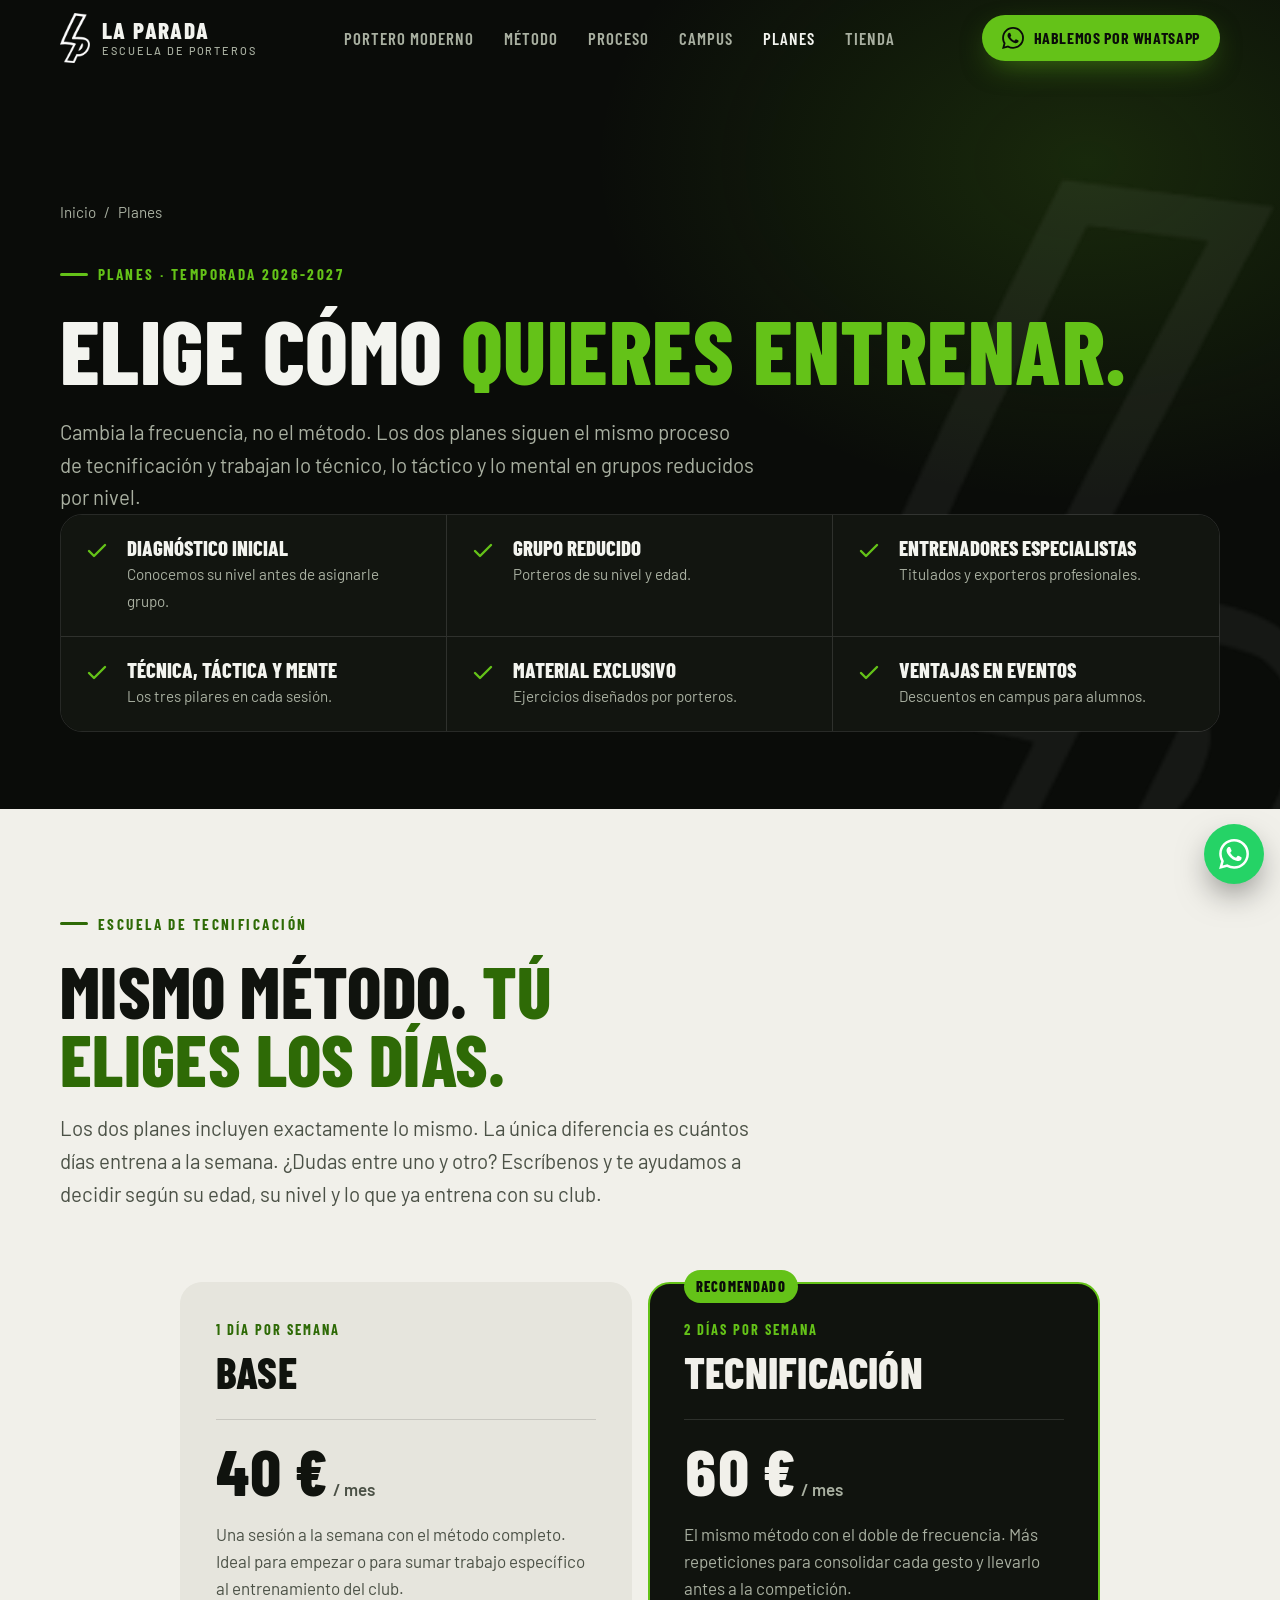
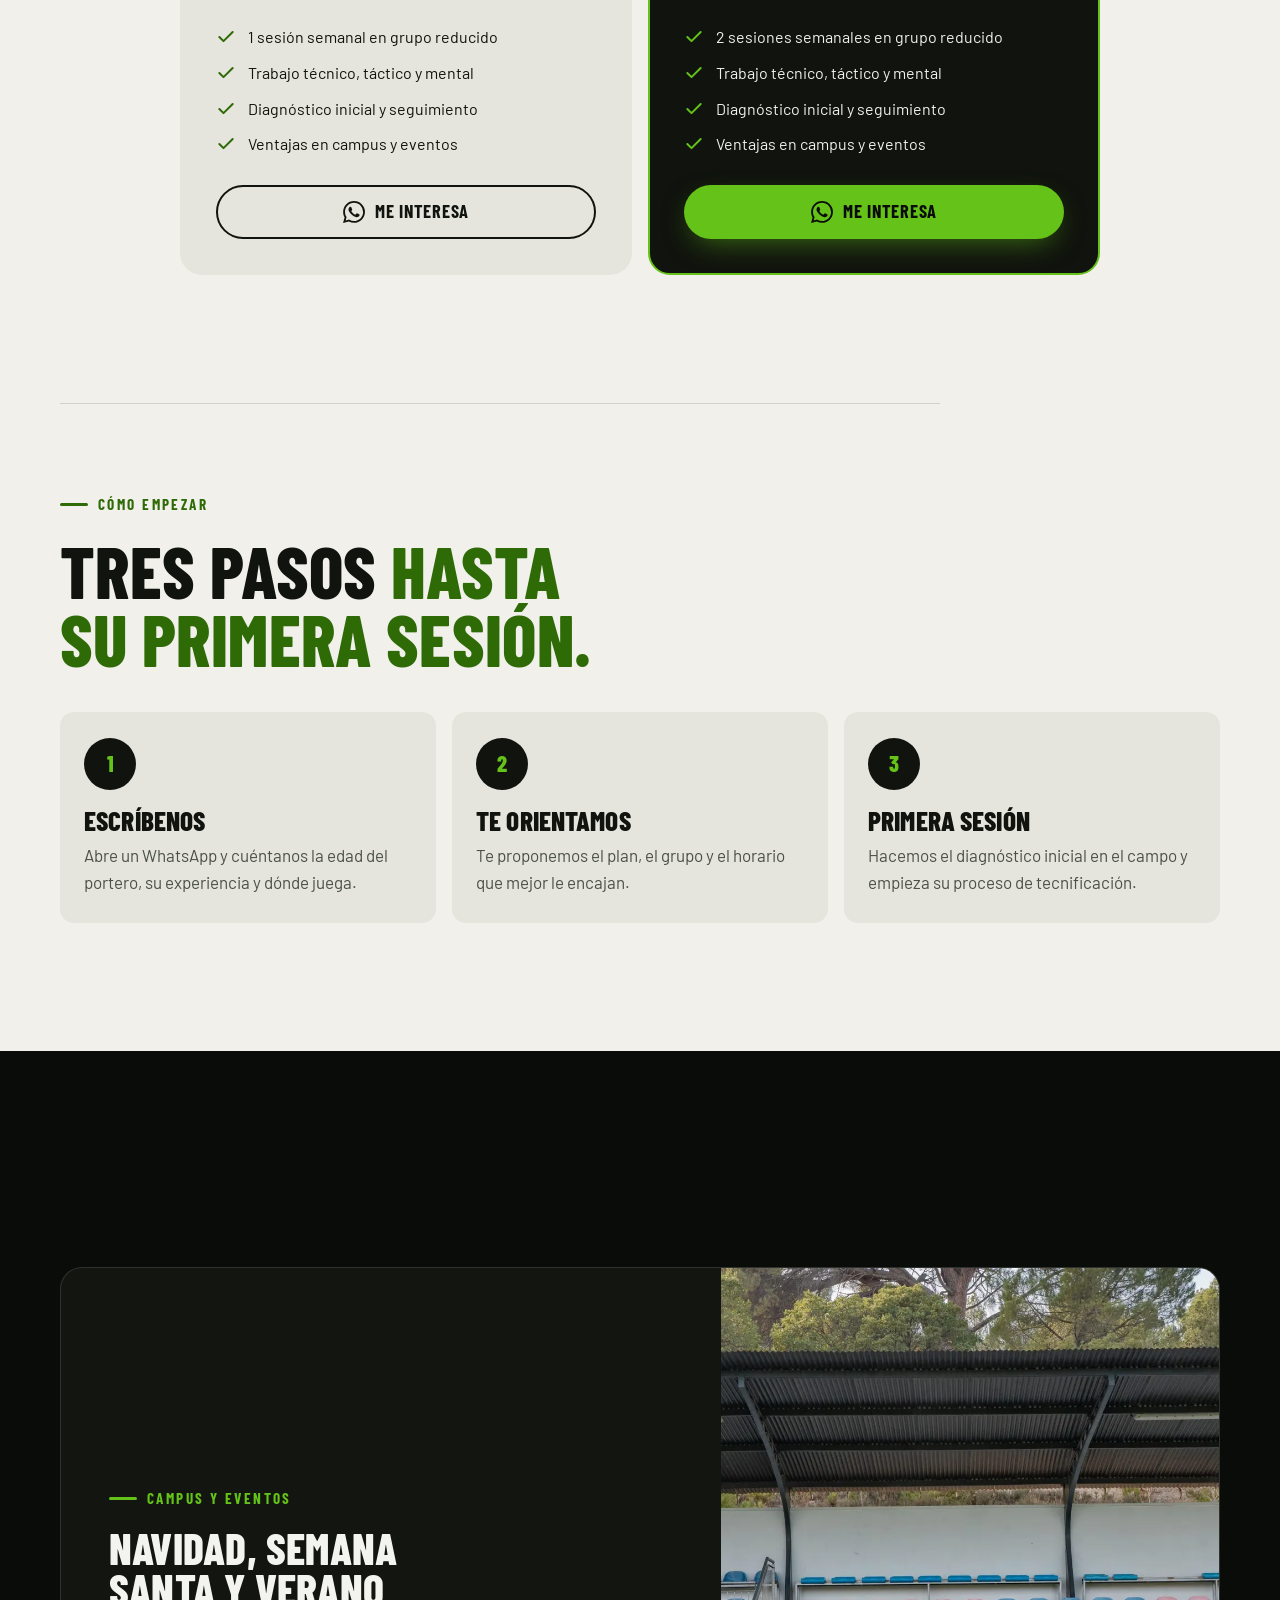
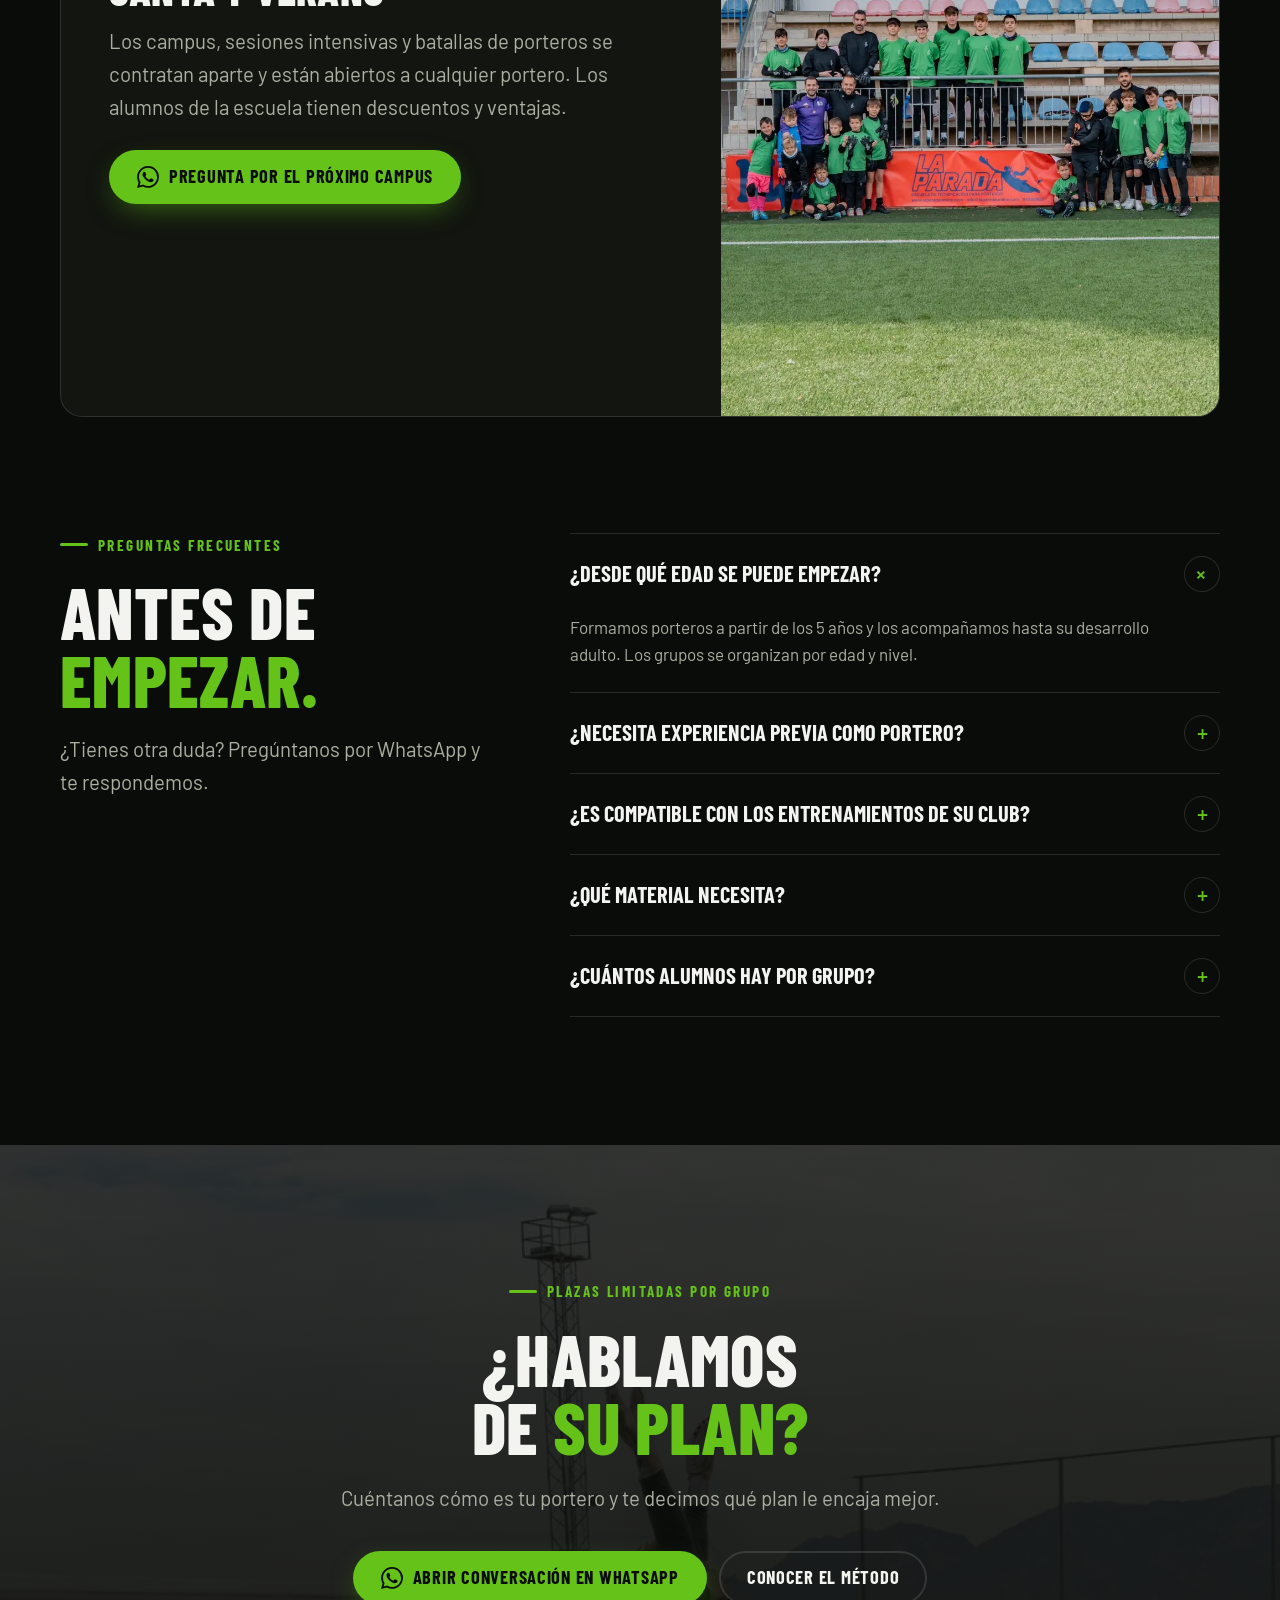
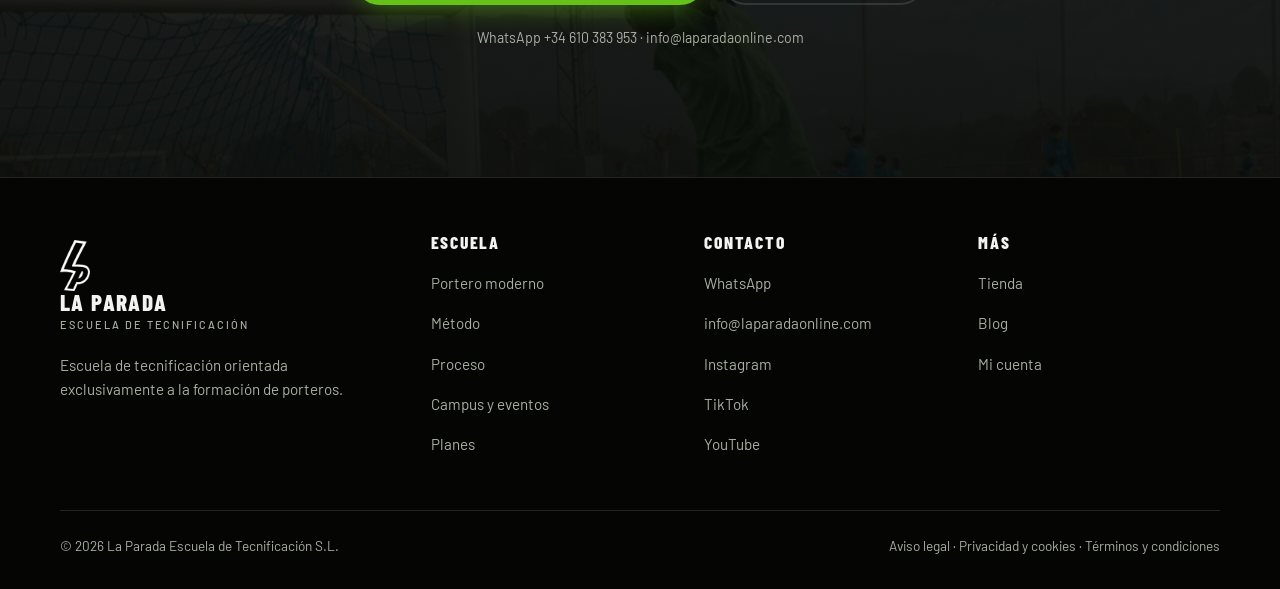
==== planes.html @ d940d757 "Rediseño de La Parada: home centrada en tecnificación y página de planes Co-Authored-By: Claude Opus" ====
<!doctype html>
<html lang="es">
<head>
<meta charset="utf-8">
<meta name="viewport" content="width=device-width, initial-scale=1, viewport-fit=cover">
<title>Planes La Parada</title>
<meta name="description" content="Planes de entrenamiento de la escuela de porteros La Parada: grupos reducidos por nivel, sesiones individuales y campus.">
<meta name="theme-color" content="#0A0C09">
<link rel="icon" href="assets/logo.png">
<link rel="preconnect" href="https://fonts.googleapis.com">
<link rel="preconnect" href="https://fonts.gstatic.com" crossorigin>
<link href="https://fonts.googleapis.com/css2?family=Barlow+Condensed:ital,wght@0,600;0,700;0,800;1,800&family=Barlow:wght@400;500;600;700&display=swap" rel="stylesheet">
<link rel="stylesheet" href="styles.css">
<style>
/* Planes: hero compacto → incluye → 3 planes → campus → cómo empezar → FAQ → CTA */
.page-hero{position:relative;padding-top:clamp(140px,16vw,190px);padding-bottom:clamp(48px,6vw,80px);overflow:hidden;isolation:isolate}
.page-hero::before{content:"";position:absolute;inset:0;z-index:-2;background:radial-gradient(55% 60% at 85% 20%,rgba(100,194,24,.16),transparent 70%),var(--ink)}
.page-hero .hero-bolt{top:auto;bottom:-30%;right:-4%;width:min(46vw,520px)}
.page-hero .lead{margin-top:24px}
.crumb{display:flex;gap:8px;align-items:center;font-size:.95rem;color:var(--muted-dark);margin-bottom:22px}
.crumb a{text-decoration:none;min-height:44px;display:inline-flex;align-items:center}
.crumb a:hover{color:var(--on-dark)}

.includes{display:grid;grid-template-columns:repeat(3,1fr);gap:0;border:1px solid var(--line-dark);border-radius:var(--radius-lg);overflow:hidden;margin-top:clamp(40px,5vw,56px)}
.includes li{list-style:none;display:grid;grid-template-columns:28px 1fr;gap:14px;padding:22px 24px;border-right:1px solid var(--line-dark);border-bottom:1px solid var(--line-dark);background:var(--ink-2)}
.includes li:nth-child(3n){border-right:0}
.includes li:nth-last-child(-n+3){border-bottom:0}
.includes svg{width:24px;height:24px;color:var(--lime);margin-top:2px}
.includes b{display:block;font-family:var(--display);font-weight:800;text-transform:uppercase;font-size:1.3rem;line-height:1.1}
.includes span{font-size:.95rem;color:var(--muted-dark)}
.includes-wrap{padding:0;margin:0}
@media (max-width:900px){.includes{grid-template-columns:1fr 1fr}.includes li:nth-child(3n){border-right:1px solid var(--line-dark)}.includes li:nth-child(2n){border-right:0}.includes li:nth-last-child(-n+3){border-bottom:1px solid var(--line-dark)}.includes li:nth-last-child(-n+2){border-bottom:0}}
@media (max-width:560px){.includes{grid-template-columns:1fr}.includes li{border-right:0!important;border-bottom:1px solid var(--line-dark)!important}.includes li:last-child{border-bottom:0!important}}

.plans{display:grid;grid-template-columns:repeat(2,1fr);gap:16px;align-items:stretch;max-width:920px;margin-inline:auto}
.plan{position:relative;display:flex;flex-direction:column;background:var(--paper-2);color:var(--on-paper);border-radius:var(--radius-lg);padding:clamp(24px,3vw,34px);border:2px solid transparent;min-width:0}
.plan.featured{background:var(--on-paper);color:var(--paper);border-color:var(--lime)}
.plan-badge{position:absolute;top:-14px;left:clamp(24px,3vw,34px);background:var(--lime);color:var(--on-lime);font-family:var(--display);font-weight:800;text-transform:uppercase;letter-spacing:.08em;font-size:.9rem;padding:5px 12px;border-radius:999px}
.plan-for{font-family:var(--display);font-weight:700;text-transform:uppercase;letter-spacing:.14em;font-size:.9rem;color:var(--lime-ink)}
.plan.featured .plan-for{color:var(--lime)}
.plan h3{font-size:clamp(2.2rem,3.4vw,2.9rem);margin-top:10px}
.plan-freq{margin-top:6px;font-weight:600}
.plan-price{display:flex;align-items:baseline;gap:6px;margin-top:26px;padding-top:22px;border-top:1px solid var(--line-paper);font-variant-numeric:tabular-nums}
.plan.featured .plan-price{border-color:var(--line-dark)}
.plan-price .from{font-size:.95rem;font-weight:600;color:var(--muted-paper)}
.plan-price .amount{font-family:var(--display);font-weight:800;font-size:clamp(3.2rem,5vw,4.2rem);line-height:.9}
.plan-price .unit{font-weight:600;color:var(--muted-paper)}
.plan.featured .from,.plan.featured .unit{color:var(--muted-dark)}
.plan p.desc{margin-top:18px;color:var(--muted-paper)}
.plan.featured p.desc{color:var(--muted-dark)}
.plan ul{list-style:none;margin:22px 0 0;padding:0;display:grid;gap:10px;flex:1;align-content:start}
.plan li{display:grid;grid-template-columns:22px 1fr;gap:10px;font-size:1rem}
.plan li svg{width:20px;height:20px;margin-top:3px;color:var(--lime-ink)}
.plan.featured li svg{color:var(--lime)}
.plan .btn{margin-top:28px;width:100%}
.plan .btn-outline{border-color:var(--on-paper);color:var(--on-paper)}
.plan .btn-outline:hover{background:var(--on-paper);color:var(--paper)}
@media (max-width:760px){.plans{grid-template-columns:1fr;max-width:560px}}

.extra{display:grid;grid-template-columns:1.1fr .9fr;gap:clamp(24px,4vw,56px);align-items:center;margin-top:clamp(56px,7vw,88px);background:var(--ink-2);border:1px solid var(--line-dark);border-radius:var(--radius-lg);overflow:hidden}
.extra-body{padding:clamp(24px,4vw,48px)}
.extra-body .lead{margin-top:16px}
.extra-body .btn{margin-top:26px}
.extra figure{margin:0;height:100%;min-height:280px}
.extra img{width:100%;height:100%;object-fit:cover}
@media (max-width:860px){.extra{grid-template-columns:1fr}.extra figure{order:-1;min-height:220px;aspect-ratio:16/9}}

.start{list-style:none;margin:0;padding:0;display:grid;grid-template-columns:repeat(3,1fr);gap:16px}
.start li{background:var(--paper-2);border-radius:var(--radius);padding:26px 24px}
.start .n{display:grid;place-items:center;width:52px;height:52px;border-radius:50%;background:var(--on-paper);color:var(--lime);font-family:var(--display);font-weight:800;font-size:1.4rem}
.start h3{font-size:1.7rem;margin-top:18px}
.start p{margin-top:8px;color:var(--muted-paper)}
@media (max-width:860px){.start{grid-template-columns:1fr}}

.faq-grid{display:grid;grid-template-columns:.8fr 1.2fr;gap:clamp(32px,6vw,88px);align-items:start}
.faq{border-top:1px solid var(--line-dark)}
.faq details{border-bottom:1px solid var(--line-dark)}
.faq summary{list-style:none;cursor:pointer;display:flex;justify-content:space-between;align-items:center;gap:20px;padding:22px 0;font-family:var(--display);font-weight:700;text-transform:uppercase;font-size:1.4rem;line-height:1.15;min-height:44px}
.faq summary::-webkit-details-marker{display:none}
.faq summary::after{content:"+";flex:none;width:36px;height:36px;border-radius:50%;border:1px solid var(--line-dark);display:grid;place-items:center;font-family:var(--body);font-weight:500;font-size:1.4rem;color:var(--lime);transition:transform .2s var(--ease)}
.faq details[open] summary::after{transform:rotate(45deg)}
.faq details p{padding:0 0 24px;color:var(--muted-dark);max-width:62ch}
@media (max-width:860px){.faq-grid{grid-template-columns:1fr}}
</style>
</head>
<body>
<svg width="0" height="0" style="position:absolute" aria-hidden="true">
  <symbol id="i-wa" viewBox="0 0 24 24"><path fill="currentColor" d="M17.472 14.382c-.297-.149-1.758-.867-2.03-.967-.273-.099-.471-.148-.67.15-.197.297-.767.966-.94 1.164-.173.199-.347.223-.644.075-.297-.15-1.255-.463-2.39-1.475-.883-.788-1.48-1.761-1.653-2.059-.173-.297-.018-.458.13-.606.134-.133.298-.347.446-.52.149-.174.198-.298.298-.497.099-.198.05-.371-.025-.52-.075-.149-.669-1.612-.916-2.207-.242-.579-.487-.5-.669-.51-.173-.008-.371-.01-.57-.01-.198 0-.52.074-.792.372-.272.297-1.04 1.016-1.04 2.479 0 1.462 1.065 2.875 1.213 3.074.149.198 2.096 3.2 5.077 4.487.709.306 1.262.489 1.694.625.712.227 1.36.195 1.871.118.571-.085 1.758-.719 2.006-1.413.248-.694.248-1.289.173-1.413-.074-.124-.272-.198-.57-.347m-5.421 7.403h-.004a9.87 9.87 0 0 1-5.031-1.378l-.361-.214-3.741.982.998-3.648-.235-.374a9.86 9.86 0 0 1-1.51-5.26c.001-5.45 4.436-9.884 9.888-9.884 2.64 0 5.122 1.03 6.988 2.898a9.825 9.825 0 0 1 2.893 6.994c-.003 5.45-4.437 9.884-9.885 9.884m8.413-18.297A11.815 11.815 0 0 0 12.05 0C5.495 0 .16 5.335.157 11.892c0 2.096.547 4.142 1.588 5.945L.057 24l6.305-1.654a11.882 11.882 0 0 0 5.683 1.448h.005c6.554 0 11.89-5.335 11.893-11.893a11.821 11.821 0 0 0-3.48-8.413Z"/></symbol>
  <symbol id="i-check" viewBox="0 0 24 24"><path fill="none" stroke="currentColor" stroke-width="2.4" stroke-linecap="round" stroke-linejoin="round" d="M20 6 9 17l-5-5"/></symbol>
  <symbol id="i-arrow" viewBox="0 0 24 24"><path fill="none" stroke="currentColor" stroke-width="2.2" stroke-linecap="round" stroke-linejoin="round" d="M5 12h14M13 6l6 6-6 6"/></symbol>
</svg>

<a class="skip" href="#main">Saltar al contenido</a>

<header class="header" id="top">
  <div class="container">
    <a class="brand" href="index.html" aria-label="La Parada, inicio">
      <img src="assets/logo.png" alt="" width="30" height="40">
      <span>La Parada<small>Escuela de porteros</small></span>
    </a>
    <nav class="nav" id="nav" aria-label="Principal">
      <a href="index.html#portero-moderno">Portero moderno</a>
      <a href="index.html#metodo">Método</a>
      <a href="index.html#proceso">Proceso</a>
      <a href="index.html#campus">Campus</a>
      <a href="planes.html" aria-current="page" style="color:var(--on-dark)">Planes</a>
      <a href="https://laparadaonline.com/mi-cuenta/tiendaonline">Tienda</a>
      <a class="nav-wa wa" href="https://wa.me/34610383953" data-msg="Hola, me gustaría recibir información sobre los planes de La Parada."><svg aria-hidden="true"><use href="#i-wa"/></svg>Escríbenos por WhatsApp</a>
    </nav>
    <div style="display:flex;gap:10px;align-items:center">
      <a class="btn btn-wa wa" href="https://wa.me/34610383953" data-msg="Hola, me gustaría recibir información sobre los planes de La Parada.">
        <svg aria-hidden="true"><use href="#i-wa"/></svg><span>Hablemos<span class="lbl-long"> por WhatsApp</span></span>
      </a>
      <button class="menu-btn" aria-expanded="false" aria-controls="nav" aria-label="Abrir menú">
        <svg viewBox="0 0 24 24" aria-hidden="true"><path fill="none" stroke="currentColor" stroke-width="2" stroke-linecap="round" d="M4 7h16M4 12h16M4 17h16"/></svg>
      </button>
    </div>
  </div>
</header>

<main id="main">

<section class="page-hero" aria-labelledby="planes-title">
  <img class="hero-bolt" src="assets/logo.png" alt="" aria-hidden="true">
  <div class="container">
    <nav class="crumb" aria-label="Ruta"><a href="index.html">Inicio</a><span aria-hidden="true">/</span><span>Planes</span></nav>
    <p class="eyebrow">Planes · Temporada 2026-2027</p>
    <h1 id="planes-title" class="h-xl" style="margin-top:20px;font-size:clamp(2.8rem,7vw,6rem)">Elige cómo <span class="accent">quieres entrenar.</span></h1>
    <p class="lead">Cambia la frecuencia, no el método. Los dos planes siguen el mismo proceso de tecnificación y trabajan lo técnico, lo táctico y lo mental en grupos reducidos por nivel.</p>

    <ul class="includes includes-wrap" aria-label="Incluido en los dos planes">
      <li><svg aria-hidden="true"><use href="#i-check"/></svg><div><b>Diagnóstico inicial</b><span>Conocemos su nivel antes de asignarle grupo.</span></div></li>
      <li><svg aria-hidden="true"><use href="#i-check"/></svg><div><b>Grupo reducido</b><span>Porteros de su nivel y edad.</span></div></li>
      <li><svg aria-hidden="true"><use href="#i-check"/></svg><div><b>Entrenadores especialistas</b><span>Titulados y exporteros profesionales.</span></div></li>
      <li><svg aria-hidden="true"><use href="#i-check"/></svg><div><b>Técnica, táctica y mente</b><span>Los tres pilares en cada sesión.</span></div></li>
      <li><svg aria-hidden="true"><use href="#i-check"/></svg><div><b>Material exclusivo</b><span>Ejercicios diseñados por porteros.</span></div></li>
      <li><svg aria-hidden="true"><use href="#i-check"/></svg><div><b>Ventajas en eventos</b><span>Descuentos en campus para alumnos.</span></div></li>
    </ul>
  </div>
</section>

<section class="section paper" aria-labelledby="plans-title" style="padding-top:clamp(64px,8vw,104px)">
  <div class="container">
    <div class="sec-head">
      <p class="eyebrow">Escuela de tecnificación</p>
      <h2 id="plans-title" class="h-lg">Mismo método. <span class="accent">Tú eliges los días.</span></h2>
      <p class="lead">Los dos planes incluyen exactamente lo mismo. La única diferencia es cuántos días entrena a la semana. ¿Dudas entre uno y otro? Escríbenos y te ayudamos a decidir según su edad, su nivel y lo que ya entrena con su club.</p>
    </div>

    <div class="plans">
      <article class="plan" aria-labelledby="plan-1">
        <p class="plan-for">1 día por semana</p>
        <h3 id="plan-1">Base</h3>
                <div class="plan-price"><span class="amount">40 €</span><span class="unit">/ mes</span></div>
        <p class="desc">Una sesión a la semana con el método completo. Ideal para empezar o para sumar trabajo específico al entrenamiento del club.</p>
        <ul>
          <li><svg aria-hidden="true"><use href="#i-check"/></svg>1 sesión semanal en grupo reducido</li>
          <li><svg aria-hidden="true"><use href="#i-check"/></svg>Trabajo técnico, táctico y mental</li>
          <li><svg aria-hidden="true"><use href="#i-check"/></svg>Diagnóstico inicial y seguimiento</li>
          <li><svg aria-hidden="true"><use href="#i-check"/></svg>Ventajas en campus y eventos</li>
        </ul>
        <a class="btn btn-ghost btn-outline wa" href="https://wa.me/34610383953" data-msg="Hola, me interesa el plan Base (1 sesión por semana) de La Parada. ¿Me dais más información?"><svg aria-hidden="true"><use href="#i-wa"/></svg>Me interesa</a>
      </article>

      <article class="plan featured" aria-labelledby="plan-2">
        <span class="plan-badge">Recomendado</span>
        <p class="plan-for">2 días por semana</p>
        <h3 id="plan-2">Tecnificación</h3>
                <div class="plan-price"><span class="amount">60 €</span><span class="unit">/ mes</span></div>
        <p class="desc">El mismo método con el doble de frecuencia. Más repeticiones para consolidar cada gesto y llevarlo antes a la competición.</p>
        <ul>
          <li><svg aria-hidden="true"><use href="#i-check"/></svg>2 sesiones semanales en grupo reducido</li>
          <li><svg aria-hidden="true"><use href="#i-check"/></svg>Trabajo técnico, táctico y mental</li>
          <li><svg aria-hidden="true"><use href="#i-check"/></svg>Diagnóstico inicial y seguimiento</li>
          <li><svg aria-hidden="true"><use href="#i-check"/></svg>Ventajas en campus y eventos</li>
        </ul>
        <a class="btn btn-wa wa" href="https://wa.me/34610383953" data-msg="Hola, me interesa el plan Tecnificación (2 sesiones por semana) de La Parada. ¿Me dais más información?"><svg aria-hidden="true"><use href="#i-wa"/></svg>Me interesa</a>
      </article>

    </div>
  </div>
</section>

<section class="section paper" aria-labelledby="start-title" style="padding-top:0">
  <div class="container">
    <div class="sec-head" style="margin-bottom:40px;padding-top:clamp(56px,7vw,88px);border-top:1px solid var(--line-paper)">
      <p class="eyebrow">Cómo empezar</p>
      <h2 id="start-title" class="h-lg">Tres pasos <span class="accent">hasta su primera sesión.</span></h2>
    </div>
    <ol class="start">
      <li><span class="n" aria-hidden="true">1</span><h3>Escríbenos</h3><p>Abre un WhatsApp y cuéntanos la edad del portero, su experiencia y dónde juega.</p></li>
      <li><span class="n" aria-hidden="true">2</span><h3>Te orientamos</h3><p>Te proponemos el plan, el grupo y el horario que mejor le encajan.</p></li>
      <li><span class="n" aria-hidden="true">3</span><h3>Primera sesión</h3><p>Hacemos el diagnóstico inicial en el campo y empieza su proceso de tecnificación.</p></li>
    </ol>
  </div>
</section>

<section class="section" aria-labelledby="campus-title">
  <div class="container">
    <div class="extra">
      <div class="extra-body">
        <p class="eyebrow">Campus y eventos</p>
        <h2 id="campus-title" class="h-md" style="margin-top:16px">Navidad, Semana Santa y verano</h2>
        <p class="lead">Los campus, sesiones intensivas y batallas de porteros se contratan aparte y están abiertos a cualquier portero. Los alumnos de la escuela tienen descuentos y ventajas.</p>
        <a class="btn btn-wa wa" href="https://wa.me/34610383953" data-msg="Hola, quiero información y precios de los próximos campus de La Parada."><svg aria-hidden="true"><use href="#i-wa"/></svg>Pregunta por el próximo campus</a>
      </div>
      <figure><img src="assets/g18.webp" alt="Alumnos y entrenadores de La Parada en la grada tras un evento" width="900" height="1353" loading="lazy"></figure>
    </div>

    <div class="faq-grid" style="margin-top:clamp(72px,9vw,120px)">
      <div class="sec-head" style="margin-bottom:0">
        <p class="eyebrow">Preguntas frecuentes</p>
        <h2 class="h-lg">Antes de <span class="accent">empezar.</span></h2>
        <p class="lead">¿Tienes otra duda? Pregúntanos por WhatsApp y te respondemos.</p>
      </div>
      <div class="faq">
        <details open><summary>¿Desde qué edad se puede empezar?</summary><p>Formamos porteros a partir de los 5 años y los acompañamos hasta su desarrollo adulto. Los grupos se organizan por edad y nivel.</p></details>
        <details><summary>¿Necesita experiencia previa como portero?</summary><p>No. El diagnóstico inicial nos sirve para ubicarle en el grupo adecuado, tanto si se pone los guantes por primera vez como si ya compite.</p></details>
        <details><summary>¿Es compatible con los entrenamientos de su club?</summary><p>Sí. La escuela complementa el trabajo del club con entrenamiento específico del puesto, que es justo lo que muchos equipos no pueden ofrecer.</p></details>
        <details><summary>¿Qué material necesita?</summary><p>Guantes de portero y ropa deportiva cómoda. Si necesitas equiparte, en nuestra <a href="https://laparadaonline.com/mi-cuenta/tiendaonline" style="color:var(--lime)">tienda</a> tienes guantes y ropa diseñados por porteros.</p></details>
        <details><summary>¿Cuántos alumnos hay por grupo?</summary><p>Trabajamos en grupos reducidos para poder corregir a cada alumno de forma individual. Te contamos los detalles de su grupo cuando hablemos.</p></details>
      </div>
    </div>
  </div>
</section>

<section class="section final" aria-labelledby="final-title">
  <img class="bg" src="assets/g05.webp" alt="" loading="lazy">
  <div class="container">
    <p class="eyebrow">Plazas limitadas por grupo</p>
    <h2 id="final-title" class="h-lg" style="margin-top:20px">¿Hablamos de <span class="accent">su plan?</span></h2>
    <p class="lead">Cuéntanos cómo es tu portero y te decimos qué plan le encaja mejor.</p>
    <div class="btn-row">
      <a class="btn btn-wa wa" href="https://wa.me/34610383953" data-msg="Hola, quiero que me ayudéis a elegir el plan de La Parada que mejor le encaja a mi portero.">
        <svg aria-hidden="true"><use href="#i-wa"/></svg>Abrir conversación en WhatsApp
      </a>
      <a class="btn btn-ghost" href="index.html#metodo">Conocer el método</a>
    </div>
    <small>WhatsApp +34 610 383 953 · info@laparadaonline.com</small>
  </div>
</section>

</main>

<footer class="footer">
  <div class="container">
    <div class="footer-grid">
      <div>
        <a class="brand" href="index.html" style="color:var(--on-dark)"><img src="assets/logo.png" alt="" width="30" height="40"><span>La Parada<small>Escuela de tecnificación</small></span></a>
        <p style="margin-top:16px;max-width:34ch">Escuela de tecnificación orientada exclusivamente a la formación de porteros.</p>
      </div>
      <div>
        <h4>Escuela</h4>
        <ul><li><a href="index.html#portero-moderno">Portero moderno</a></li><li><a href="index.html#metodo">Método</a></li><li><a href="index.html#proceso">Proceso</a></li><li><a href="index.html#campus">Campus y eventos</a></li><li><a href="planes.html">Planes</a></li></ul>
      </div>
      <div>
        <h4>Contacto</h4>
        <ul><li><a class="wa" href="https://wa.me/34610383953" data-msg="Hola, me gustaría recibir información sobre La Parada.">WhatsApp</a></li><li><a href="mailto:info@laparadaonline.com">info@laparadaonline.com</a></li><li><a href="https://www.instagram.com/laparadaoficial_">Instagram</a></li><li><a href="https://www.tiktok.com/@laparada_">TikTok</a></li><li><a href="https://www.youtube.com/channel/UCftYswNeyJ_nl__JTxoA7xQ">YouTube</a></li></ul>
      </div>
      <div>
        <h4>Más</h4>
        <ul><li><a href="https://laparadaonline.com/mi-cuenta/tiendaonline">Tienda</a></li><li><a href="https://laparadaonline.com/blog">Blog</a></li><li><a href="https://laparadaonline.com/mi-cuenta">Mi cuenta</a></li></ul>
      </div>
    </div>
    <div class="footer-bottom">
      <span>© <span id="y">2026</span> La Parada Escuela de Tecnificación S.L.</span>
      <span><a href="https://laparadaonline.com/aviso-legal" style="padding:0">Aviso legal</a> · <a href="https://laparadaonline.com/politica-de-privacidad" style="padding:0">Privacidad y cookies</a> · <a href="https://laparadaonline.com/terminos-y-condiciones" style="padding:0">Términos y condiciones</a></span>
    </div>
  </div>
</footer>

<a class="wa-float wa" href="https://wa.me/34610383953" data-msg="Hola, me gustaría recibir información sobre los planes de La Parada." aria-label="Abrir conversación con La Parada en WhatsApp">
  <svg aria-hidden="true"><use href="#i-wa"/></svg>
</a>

<script>
(() => {
  const WA = '34610383953';
  document.querySelectorAll('a.wa').forEach(a => {
    const msg = a.dataset.msg || '';
    a.href = `https://wa.me/${WA}${msg ? '?text=' + encodeURIComponent(msg) : ''}`;
    a.target = '_blank';
    a.rel = 'noopener';
  });

  const header = document.querySelector('.header');
  const onScroll = () => header.classList.toggle('scrolled', window.scrollY > 24);
  onScroll();
  window.addEventListener('scroll', onScroll, { passive: true });

  const btn = document.querySelector('.menu-btn');
  const nav = document.getElementById('nav');
  const setMenu = open => {
    nav.classList.toggle('open', open);
    btn.setAttribute('aria-expanded', String(open));
    btn.setAttribute('aria-label', open ? 'Cerrar menú' : 'Abrir menú');
  };
  btn.addEventListener('click', () => setMenu(!nav.classList.contains('open')));
  nav.addEventListener('click', e => { if (e.target.closest('a')) setMenu(false); });
  document.addEventListener('keydown', e => { if (e.key === 'Escape' && nav.classList.contains('open')) { setMenu(false); btn.focus(); } });

  const float = document.querySelector('.wa-float');
  const final = document.querySelector('.final');
  if ('IntersectionObserver' in window) {
    new IntersectionObserver(([e]) => float.classList.toggle('hide', e.isIntersecting), { threshold: .35 }).observe(final);
  }

  document.getElementById('y').textContent = new Date().getFullYear();
})();
</script>
</body>
</html>
---- styles.css ----
:root{
  color-scheme:dark;
  --ink:#0A0C09; --ink-2:#121510; --ink-3:#1B1F18;
  --paper:#F1F0EA; --paper-2:#E6E5DD;
  --on-dark:#F3F4EF; --muted-dark:#A9B0A1;
  --on-paper:#10130E; --muted-paper:#4B5146;
  --lime:#64C218; --lime-hi:#7FDB2E; --lime-ink:#2E6A06; --on-lime:#0A0C09;
  --line-dark:rgba(255,255,255,.12); --line-paper:rgba(16,19,14,.14);
  --wa:#25D366;
  --radius:14px; --radius-lg:22px;
  --container:1240px; --gutter:clamp(16px,4vw,40px);
  --display:"Barlow Condensed",system-ui,sans-serif;
  --body:"Barlow",system-ui,sans-serif;
  --ease:cubic-bezier(.2,.7,.2,1);
}
*,*::before,*::after{box-sizing:border-box}
html{scroll-behavior:smooth;scroll-padding-top:84px;-webkit-text-size-adjust:100%}
body{margin:0;background:var(--ink);color:var(--on-dark);font-family:var(--body);font-size:1.0625rem;line-height:1.6;-webkit-font-smoothing:antialiased;overflow-x:hidden}
img{display:block;max-width:100%;height:auto}
a{color:inherit}
h1,h2,h3,h4{font-family:var(--display);font-weight:800;text-transform:uppercase;line-height:.95;letter-spacing:.005em;margin:0;text-wrap:balance}
p{margin:0;text-wrap:pretty}
:focus-visible{outline:3px solid var(--lime-hi);outline-offset:3px;border-radius:6px}
.skip{position:absolute;left:16px;top:-60px;z-index:100;background:var(--lime);color:var(--on-lime);padding:10px 16px;border-radius:8px;font-weight:700;text-decoration:none}
.skip:focus{top:12px}
.container{width:100%;max-width:var(--container);margin-inline:auto;padding-inline:var(--gutter)}
.section{padding-block:clamp(72px,10vw,136px)}
.paper{background:var(--paper);color:var(--on-paper)}
.eyebrow{display:inline-flex;align-items:center;gap:10px;font-family:var(--display);font-weight:700;font-size:.95rem;letter-spacing:.16em;text-transform:uppercase;color:var(--lime)}
.eyebrow::before{content:"";width:28px;height:3px;background:currentColor;border-radius:2px}
.paper .eyebrow{color:var(--lime-ink)}
.h-xl{font-size:clamp(2.9rem,8.4vw,7.2rem)}
.h-lg{font-size:clamp(2.4rem,5.6vw,4.6rem)}
.h-md{font-size:clamp(1.9rem,3.4vw,2.8rem)}
.lead{font-size:clamp(1.1rem,1.6vw,1.3rem);color:var(--muted-dark);max-width:60ch}
.paper .lead{color:var(--muted-paper)}
.accent{color:var(--lime)}
.paper .accent{color:var(--lime-ink)}
.sec-head{display:grid;gap:20px;margin-bottom:clamp(40px,6vw,72px);max-width:880px}

/* Buttons */
.btn{--h:54px;display:inline-flex;align-items:center;justify-content:center;gap:10px;min-height:var(--h);padding:0 26px;border-radius:999px;font-family:var(--display);font-weight:700;font-size:1.15rem;letter-spacing:.04em;text-transform:uppercase;text-decoration:none;cursor:pointer;border:2px solid transparent;transition:transform .2s var(--ease),background-color .2s,color .2s,border-color .2s,box-shadow .2s}
.btn svg{width:22px;height:22px;flex:none}
.btn:hover{transform:translateY(-2px)}
.btn:active{transform:translateY(0)}
.btn-wa{background:var(--lime);color:var(--on-lime);box-shadow:0 10px 30px -10px rgba(100,194,24,.6)}
.btn-wa:hover{background:var(--lime-hi)}
.btn-ghost{border-color:var(--line-dark);color:var(--on-dark)}
.btn-ghost:hover{border-color:var(--on-dark)}
.paper .btn-ghost{border-color:var(--line-paper);color:var(--on-paper)}
.paper .btn-ghost:hover{border-color:var(--on-paper)}
.btn-dark{background:var(--ink);color:var(--on-dark)}
.btn-dark:hover{background:var(--ink-3)}
.btn-row{display:flex;flex-wrap:wrap;gap:12px}
.link-arrow{display:inline-flex;align-items:center;gap:8px;font-weight:700;text-decoration:none;border-bottom:2px solid currentColor;padding-bottom:2px;min-height:44px}
.link-arrow svg{width:18px;height:18px;transition:transform .2s var(--ease)}
.link-arrow:hover svg{transform:translateX(4px)}

/* Header */
.header{position:fixed;inset:0 0 auto;z-index:50;padding-top:env(safe-area-inset-top,0px);transition:background-color .25s,border-color .25s,backdrop-filter .25s;border-bottom:1px solid transparent}
.header.scrolled{background:rgba(10,12,9,.86);backdrop-filter:blur(14px);-webkit-backdrop-filter:blur(14px);border-color:var(--line-dark)}
.header .container{display:flex;align-items:center;justify-content:space-between;gap:20px;height:76px}
.brand{display:flex;align-items:center;gap:12px;text-decoration:none;min-height:44px}
.brand img{width:30px;height:auto}
.brand span{font-family:var(--display);font-weight:800;font-size:1.45rem;letter-spacing:.06em;text-transform:uppercase;line-height:1}
.brand small{display:block;font-family:var(--body);font-weight:500;font-size:.68rem;letter-spacing:.18em;color:var(--muted-dark);margin-top:3px}
.nav{display:flex;align-items:center;gap:6px}
.nav a{font-family:var(--display);font-weight:600;font-size:1.05rem;letter-spacing:.06em;text-transform:uppercase;text-decoration:none;padding:10px 12px;border-radius:8px;color:var(--muted-dark);transition:color .2s}
.nav a:hover{color:var(--on-dark)}
.header .btn{--h:46px;font-size:1rem;padding:0 18px}
.menu-btn{display:none;width:48px;height:48px;border-radius:12px;border:1px solid var(--line-dark);background:transparent;color:var(--on-dark);cursor:pointer;align-items:center;justify-content:center}
.menu-btn svg{width:24px;height:24px}
.nav-wa{display:none!important}
@media (max-width:1020px){
  .nav{position:fixed;inset:calc(76px + env(safe-area-inset-top,0px)) 0 auto;flex-direction:column;align-items:stretch;gap:0;background:var(--ink);border-bottom:1px solid var(--line-dark);padding:8px var(--gutter) 24px;transform:translateY(-8px);opacity:0;visibility:hidden;transition:opacity .2s,transform .2s,visibility .2s}
  .nav.open{opacity:1;transform:none;visibility:visible}
  .nav a{padding:14px 4px;font-size:1.35rem;border-bottom:1px solid var(--line-dark);color:var(--on-dark)}
  .menu-btn{display:inline-flex}
  .nav .nav-wa{display:flex!important;align-items:center;justify-content:center;gap:10px;margin-top:20px;border:0;border-radius:999px;background:var(--lime);color:var(--on-lime);min-height:54px;font-weight:700}
  .nav-wa svg{width:22px;height:22px}
  .header .btn .lbl-long{display:none}
}
@media (max-width:420px){.header .btn{display:none}}
@media (max-width:480px){.hero-facts{gap:14px}.hero-facts b{font-size:1.45rem}.hero-facts span{font-size:.82rem;line-height:1.35;display:block;margin-top:4px}}

/* Hero */
.hero{position:relative;padding-top:clamp(120px,14vw,160px);padding-bottom:clamp(56px,7vw,96px);overflow:hidden;isolation:isolate}
.hero::before{content:"";position:absolute;inset:0;z-index:-2;background:
  radial-gradient(60% 50% at 80% 30%,rgba(100,194,24,.18),transparent 70%),
  linear-gradient(180deg,#0A0C09 0%,#0E120B 100%)}
.hero-bolt{position:absolute;right:-6%;top:6%;width:min(60vw,720px);opacity:.05;z-index:-1;pointer-events:none}
.hero-grid{display:grid;grid-template-columns:1.08fr .92fr;gap:clamp(32px,5vw,72px);align-items:center}
.hero h1 .line{display:block}
.hero h1 .stroke{color:transparent;-webkit-text-stroke:2px var(--on-dark)}
.hero .lead{margin-top:28px}
.hero .btn-row{margin-top:36px}
.hero-facts{display:grid;grid-template-columns:repeat(3,auto);justify-content:start;gap:clamp(20px,4vw,48px);margin-top:48px;padding-top:28px;border-top:1px solid var(--line-dark)}
.hero-facts b{display:block;font-family:var(--display);font-weight:800;font-size:clamp(1.8rem,3vw,2.4rem);line-height:1;color:var(--on-dark)}
.hero-facts span{font-size:.92rem;color:var(--muted-dark)}
.hero-media{position:relative;aspect-ratio:4/5;max-height:720px}
.hero-media .main{position:absolute;inset:0 0 0 12%;border-radius:var(--radius-lg);overflow:hidden;clip-path:polygon(14% 0,100% 0,100% 100%,0 100%)}
.hero-media .main img{width:100%;height:100%;object-fit:cover;object-position:40% 60%}
.hero-media .inset{position:absolute;left:0;bottom:8%;width:42%;aspect-ratio:3/4;border-radius:var(--radius);overflow:hidden;border:4px solid var(--ink);box-shadow:0 30px 60px -20px rgba(0,0,0,.7)}
.hero-media .inset img{width:100%;height:100%;object-fit:cover;object-position:50% 30%}
.hero-tag{position:absolute;right:4%;top:6%;background:var(--lime);color:var(--on-lime);font-family:var(--display);font-weight:800;text-transform:uppercase;letter-spacing:.06em;font-size:1rem;padding:8px 14px;border-radius:999px}
@media (max-width:900px){
  .hero-grid{grid-template-columns:1fr}
  .hero-media{max-width:520px;width:100%;margin-inline:auto;aspect-ratio:1/1}
  .hero-facts{grid-template-columns:repeat(3,1fr)}
}

/* Marquee */
.marquee{background:var(--lime);color:var(--on-lime);overflow:hidden;border-block:1px solid rgba(0,0,0,.2)}
.marquee-track{display:flex;width:max-content;animation:marquee 32s linear infinite}
.marquee-track span{font-family:var(--display);font-weight:800;font-style:italic;text-transform:uppercase;font-size:clamp(1.6rem,3vw,2.4rem);padding:14px 0;white-space:nowrap;display:flex;align-items:center}
.marquee-track span::after{content:"";width:12px;height:12px;background:var(--on-lime);transform:rotate(45deg);margin-inline:28px}
@keyframes marquee{to{transform:translateX(-50%)}}

/* Moderno */
.moderno-grid{display:grid;grid-template-columns:.85fr 1.15fr;gap:clamp(32px,6vw,88px);align-items:start}
.moderno-media{position:sticky;top:100px;border-radius:var(--radius-lg);overflow:hidden;aspect-ratio:4/5}
.moderno-media img{width:100%;height:100%;object-fit:cover;object-position:50% 70%}
.moderno-media figcaption{position:absolute;left:16px;right:16px;bottom:16px;background:rgba(10,12,9,.78);backdrop-filter:blur(8px);color:var(--on-dark);padding:14px 16px;border-radius:12px;font-size:.95rem;line-height:1.45}
.moderno-media figcaption b{font-family:var(--display);text-transform:uppercase;letter-spacing:.06em;color:var(--lime);font-size:1.05rem}
.traits{list-style:none;margin:40px 0 0;padding:0;display:grid;gap:0;border-top:1px solid var(--line-paper)}
.traits li{display:grid;grid-template-columns:64px 1fr;gap:20px;padding:24px 0;border-bottom:1px solid var(--line-paper)}
.traits .n{font-family:var(--display);font-weight:800;font-size:2.4rem;line-height:1;color:var(--lime-ink)}
.traits h3{font-size:1.6rem;margin-bottom:6px}
.traits p{color:var(--muted-paper)}
.versus{margin-top:clamp(56px,8vw,96px);display:grid;grid-template-columns:repeat(4,1fr);gap:12px}
.versus div{background:var(--paper-2);border-radius:var(--radius);padding:20px}
.versus s{display:block;color:var(--muted-paper);text-decoration-thickness:2px;font-weight:500}
.versus strong{display:block;font-family:var(--display);font-weight:800;text-transform:uppercase;font-size:1.7rem;line-height:1;margin-top:6px}
.versus-label{grid-column:1/-1;font-family:var(--display);font-weight:700;text-transform:uppercase;letter-spacing:.14em;font-size:.95rem;color:var(--muted-paper);background:none!important;padding:0 0 4px!important}
@media (max-width:900px){.moderno-grid{grid-template-columns:1fr}.moderno-media{position:relative;top:0;aspect-ratio:16/11}.versus{grid-template-columns:1fr 1fr}}

/* Pilares */
.pillars{display:grid;gap:clamp(64px,9vw,120px)}
.pillar{display:grid;grid-template-columns:1fr 1fr;gap:clamp(32px,6vw,88px);align-items:center}
.pillar:nth-child(even) .pillar-media{order:2}
.pillar-media{position:relative;border-radius:var(--radius-lg);overflow:hidden;aspect-ratio:4/5;background:var(--ink-3)}
.pillar-media img{width:100%;height:100%;object-fit:cover;transition:transform .8s var(--ease)}
.pillar:hover .pillar-media img{transform:scale(1.03)}
.pillar-num{position:absolute;left:20px;top:12px;font-family:var(--display);font-weight:800;font-size:clamp(4.5rem,9vw,7.5rem);line-height:1;color:var(--on-dark);text-shadow:0 4px 30px rgba(0,0,0,.45)}
.pillar .pillar-kicker{margin:0;font-family:var(--display);font-weight:800;font-size:clamp(3rem,6vw,5rem);line-height:.9;text-transform:uppercase;color:var(--lime)}
.pillar h3{font-size:clamp(1.6rem,2.6vw,2.2rem);margin-top:10px;color:var(--on-dark)}
.pillar p{margin-top:18px;color:var(--muted-dark);max-width:56ch}
.pillar .chips-title{margin-top:28px;font-family:var(--display);font-weight:700;text-transform:uppercase;letter-spacing:.14em;font-size:.9rem;color:var(--on-dark)}
.chips{list-style:none;margin:12px 0 0;padding:0;display:flex;flex-wrap:wrap;gap:8px}
.chips li{border:1px solid var(--line-dark);background:var(--ink-2);border-radius:999px;padding:7px 14px;font-size:.95rem;font-weight:500}
.pillar .how{margin-top:24px;max-width:none;padding:16px 18px;border-left:3px solid var(--lime);background:var(--ink-2);border-radius:0 12px 12px 0;font-size:.98rem;color:var(--on-dark)}
.how b{color:var(--lime)}
@media (max-width:860px){.pillar{grid-template-columns:1fr}.pillar:nth-child(even) .pillar-media{order:0}.pillar-media{aspect-ratio:4/3}}

/* Proceso */
.stages{display:grid;grid-template-columns:repeat(4,1fr);gap:0;margin-bottom:clamp(48px,7vw,80px);border-radius:var(--radius);overflow:hidden;border:1px solid var(--line-paper)}
.stages div{padding:18px 20px;background:var(--paper-2);position:relative}
.stages div+div{border-left:1px solid var(--line-paper)}
.stages small{display:block;font-size:.85rem;color:var(--muted-paper);font-weight:600}
.stages strong{font-family:var(--display);font-weight:800;text-transform:uppercase;font-size:1.45rem;line-height:1.05}
.stages div:last-child{background:var(--on-paper);color:var(--paper)}
.stages div:last-child small{color:#B9BFB2}
.steps{list-style:none;margin:0;padding:0;display:grid;grid-template-columns:repeat(5,1fr);gap:16px;position:relative;counter-reset:s}
.steps::before{content:"";position:absolute;left:0;right:0;top:31px;height:2px;background:repeating-linear-gradient(90deg,var(--on-paper) 0 10px,transparent 10px 18px);opacity:.35}
.step{position:relative}
.step-dot{width:64px;height:64px;border-radius:50%;background:var(--on-paper);color:var(--lime);display:grid;place-items:center;font-family:var(--display);font-weight:800;font-size:1.6rem;position:relative;z-index:1;box-shadow:0 0 0 8px var(--paper)}
.step:nth-child(5) .step-dot{background:var(--lime);color:var(--on-lime)}
.step h3{font-size:1.75rem;margin-top:22px}
.step p{margin-top:10px;color:var(--muted-paper);font-size:1rem}
.cycle-note{margin-top:40px;display:flex;align-items:center;gap:14px;font-weight:600;color:var(--on-paper)}
.cycle-note svg{width:28px;height:28px;color:var(--lime-ink);flex:none}
@media (max-width:980px){
  .steps{grid-template-columns:1fr;gap:0}
  .steps::before{left:31px;right:auto;top:0;bottom:0;width:2px;height:auto;background:repeating-linear-gradient(180deg,var(--on-paper) 0 10px,transparent 10px 18px)}
  .step{display:grid;grid-template-columns:64px 1fr;gap:20px;padding-bottom:32px}
  .step h3{margin-top:12px}
  .stages{grid-template-columns:1fr 1fr}
  .stages div:nth-child(3){border-left:0}
  .stages div:nth-child(n+3){border-top:1px solid var(--line-paper)}
}

/* CTA band */
.band{background:var(--lime);color:var(--on-lime)}
.band .container{display:flex;align-items:center;justify-content:space-between;gap:28px;padding-block:clamp(40px,6vw,64px);flex-wrap:wrap}
.band h2{font-size:clamp(2rem,4vw,3.2rem);max-width:20ch}
.band p{margin-top:10px;font-weight:500;max-width:52ch}

/* Diferenciales */
.team-photo{border-radius:var(--radius-lg);overflow:hidden;aspect-ratio:21/9;position:relative}
.team-photo img{width:100%;height:100%;object-fit:cover;object-position:50% 45%}
.team-photo::after{content:"";position:absolute;inset:0;background:linear-gradient(180deg,transparent 45%,rgba(10,12,9,.85))}
.team-photo p{position:absolute;left:clamp(16px,3vw,32px);bottom:clamp(16px,3vw,28px);right:16px;z-index:1;font-family:var(--display);font-weight:800;text-transform:uppercase;font-size:clamp(1.4rem,3vw,2.4rem);line-height:1}
.diffs{display:grid;grid-template-columns:repeat(4,1fr);gap:16px;margin-top:16px}
.diff{background:var(--ink-2);border:1px solid var(--line-dark);border-radius:var(--radius);padding:26px 22px}
.diff svg{width:34px;height:34px;color:var(--lime)}
.diff h3{font-size:1.55rem;margin-top:18px}
.diff p{margin-top:10px;color:var(--muted-dark);font-size:.98rem}
@media (max-width:960px){.diffs{grid-template-columns:1fr 1fr}.team-photo{aspect-ratio:16/10}}
@media (max-width:560px){.diffs{grid-template-columns:1fr}}

/* Galería */
.gallery{columns:4 240px;column-gap:12px}
.gallery figure{margin:0 0 12px;break-inside:avoid;border-radius:12px;overflow:hidden;background:var(--ink-3)}
.gallery img{width:100%;transition:transform .6s var(--ease),filter .3s}
.gallery figure:hover img{transform:scale(1.04)}

/* Valores */
.values-grid{display:grid;grid-template-columns:1fr 1fr;gap:clamp(32px,6vw,88px);align-items:start}
.values{list-style:none;margin:0;padding:0;display:flex;flex-wrap:wrap;gap:4px 0}
.values li{font-family:var(--display);font-weight:800;text-transform:uppercase;font-size:clamp(1.6rem,3.2vw,2.5rem);line-height:1.15;display:flex;align-items:center}
.values li:not(:last-child)::after{content:"/";color:var(--lime-ink);margin-inline:12px;font-weight:600}
.values li:nth-child(3n+2){color:var(--lime-ink)}
.values-grid .lead + .lead{margin-top:18px}
@media (max-width:860px){.values-grid{grid-template-columns:1fr}}

/* Campus */
.campus{display:grid;grid-template-columns:repeat(3,1fr);gap:16px}
.camp{position:relative;border-radius:var(--radius-lg);overflow:hidden;min-height:440px;display:flex;align-items:flex-end;isolation:isolate}
.camp img{position:absolute;inset:0;width:100%;height:100%;object-fit:cover;z-index:-2;transition:transform .8s var(--ease)}
.camp:hover img{transform:scale(1.04)}
.camp::after{content:"";position:absolute;inset:0;z-index:-1;background:linear-gradient(180deg,rgba(10,12,9,.05) 25%,rgba(10,12,9,.92) 85%)}
.camp-body{padding:26px}
.camp-when{display:inline-block;background:var(--lime);color:var(--on-lime);font-family:var(--display);font-weight:800;text-transform:uppercase;letter-spacing:.08em;font-size:.9rem;padding:5px 12px;border-radius:999px}
.camp h3{font-size:2rem;margin-top:14px}
.camp p{margin-top:8px;color:#D3D8CD;font-size:.98rem}
.campus-foot{margin-top:32px;display:flex;flex-wrap:wrap;gap:20px 28px;align-items:center}
@media (max-width:900px){.campus{grid-template-columns:1fr}.camp{min-height:360px}}

/* Material */
.gear-head{display:flex;justify-content:space-between;align-items:end;gap:24px;flex-wrap:wrap;margin-bottom:36px}
.gear{display:grid;grid-template-columns:repeat(6,1fr);gap:12px}
.gear figure{margin:0;background:#fff;border-radius:var(--radius);aspect-ratio:1;display:grid;place-items:center;padding:10px;transition:transform .25s var(--ease)}
.gear figure:hover{transform:translateY(-4px) rotate(-2deg)}
.gear img{width:100%;height:100%;object-fit:contain}
@media (max-width:900px){.gear{grid-template-columns:repeat(3,1fr)}}

/* Final CTA */
.final{position:relative;isolation:isolate;overflow:hidden;text-align:center}
.final img.bg{position:absolute;inset:0;width:100%;height:100%;object-fit:cover;object-position:50% 30%;z-index:-2}
.final::after{content:"";position:absolute;inset:0;z-index:-1;background:linear-gradient(180deg,rgba(10,12,9,.82),rgba(10,12,9,.94))}
.final .h-lg{max-width:16ch;margin-inline:auto}
.final .lead{margin:22px auto 0}
.final .btn-row{justify-content:center;margin-top:36px}
.final small{display:block;margin-top:22px;color:var(--muted-dark)}

/* Footer */
.footer{background:#050604;border-top:1px solid var(--line-dark);padding-block:56px 32px;font-size:.95rem;color:var(--muted-dark)}
.footer-grid{display:grid;grid-template-columns:1.4fr 1fr 1fr 1fr;gap:32px}
.footer h4{font-size:1.1rem;letter-spacing:.1em;color:var(--on-dark);margin-bottom:14px}
.footer ul{list-style:none;margin:0;padding:0;display:grid;gap:4px}
.footer a{text-decoration:none;display:inline-block;padding:6px 0}
.footer a:hover{color:var(--on-dark)}
.footer-bottom{margin-top:48px;padding-top:24px;border-top:1px solid var(--line-dark);display:flex;justify-content:space-between;gap:16px;flex-wrap:wrap;font-size:.85rem}
@media (max-width:860px){.footer-grid{grid-template-columns:1fr 1fr}}

/* Floating WhatsApp */
.wa-float{position:fixed;right:max(16px,env(safe-area-inset-right));bottom:max(16px,env(safe-area-inset-bottom));z-index:60;width:60px;height:60px;border-radius:50%;background:var(--wa);color:#fff;display:grid;place-items:center;box-shadow:0 14px 34px -8px rgba(0,0,0,.55);transition:transform .2s var(--ease),opacity .25s;text-decoration:none}
.wa-float svg{width:30px;height:30px}
.wa-float:hover{transform:scale(1.06)}
.wa-float.hide{opacity:0;pointer-events:none;transform:scale(.8)}

/* Reveal */
@media (prefers-reduced-motion:reduce){
  html{scroll-behavior:auto}
  .marquee-track{animation:none}
  *,*::before,*::after{transition-duration:.01ms!important}
}
.sr-only{position:absolute;width:1px;height:1px;padding:0;margin:-1px;overflow:hidden;clip:rect(0,0,0,0);white-space:nowrap;border:0}
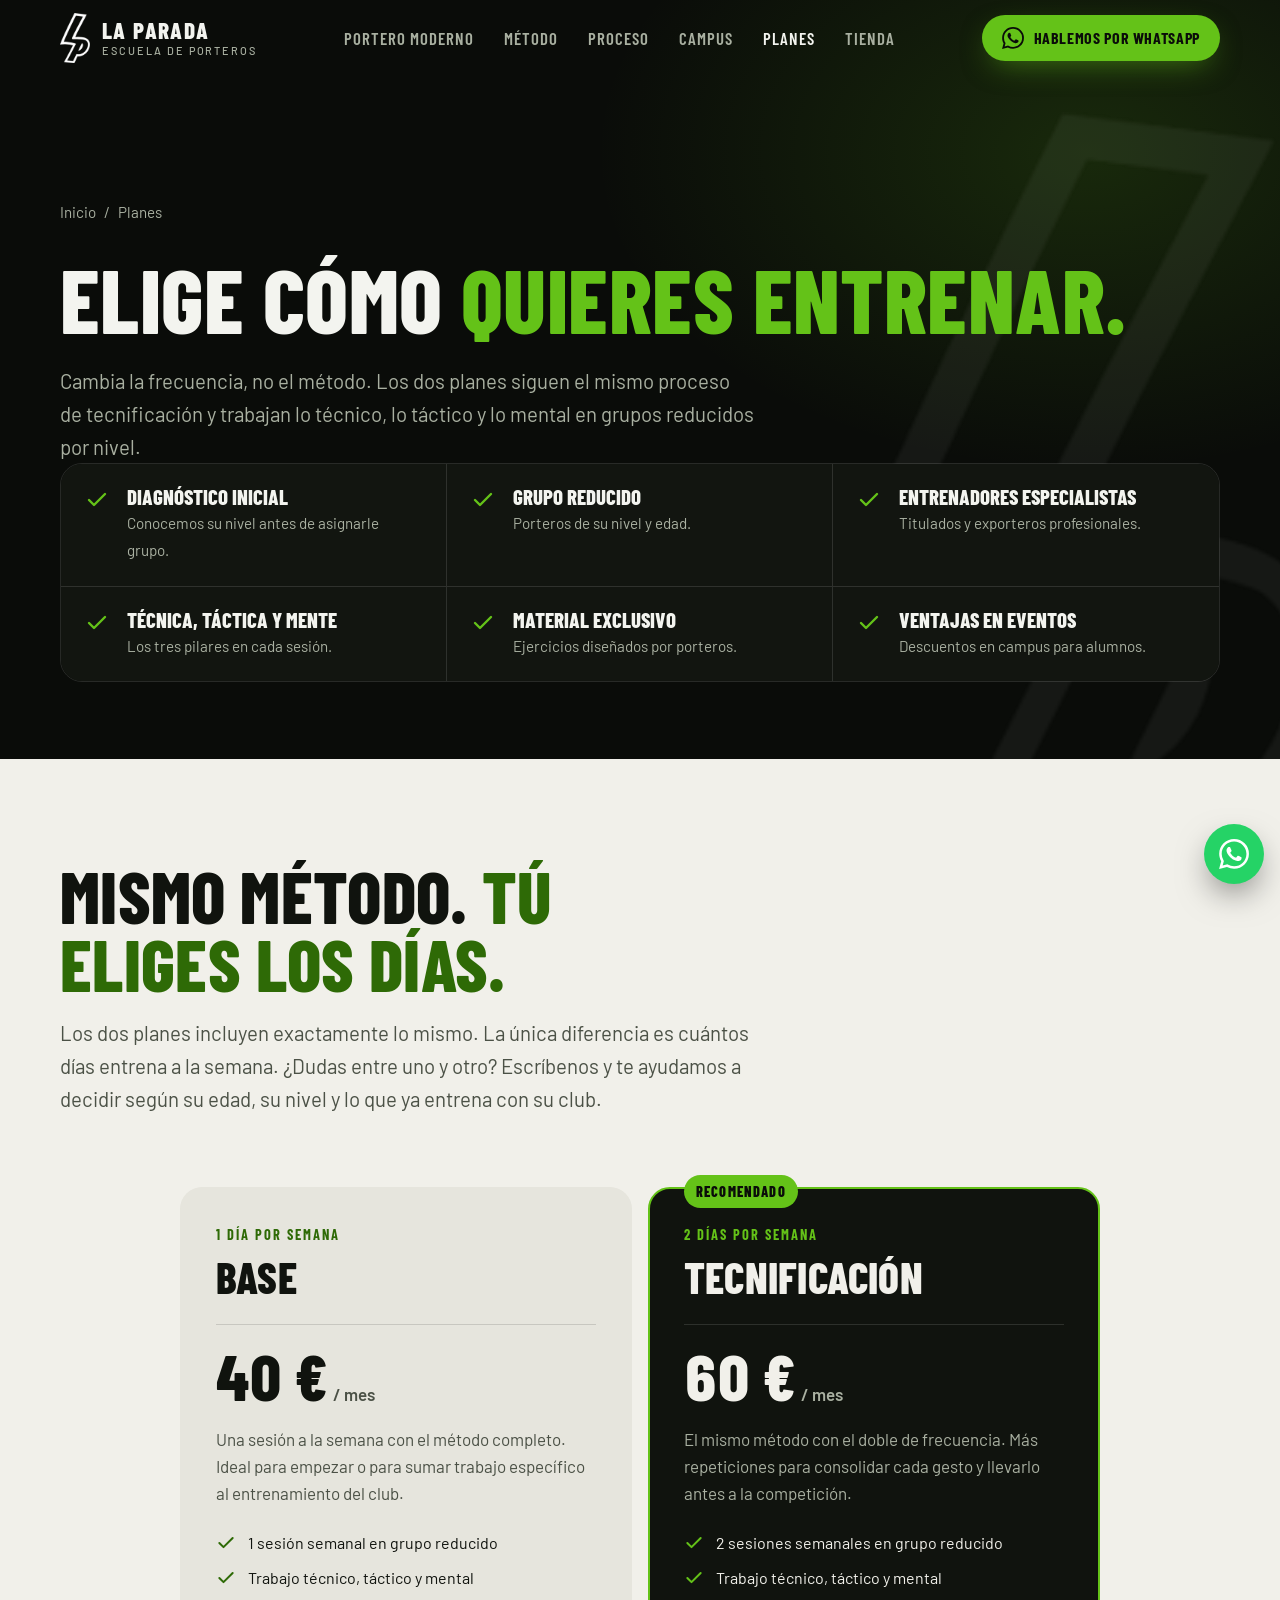
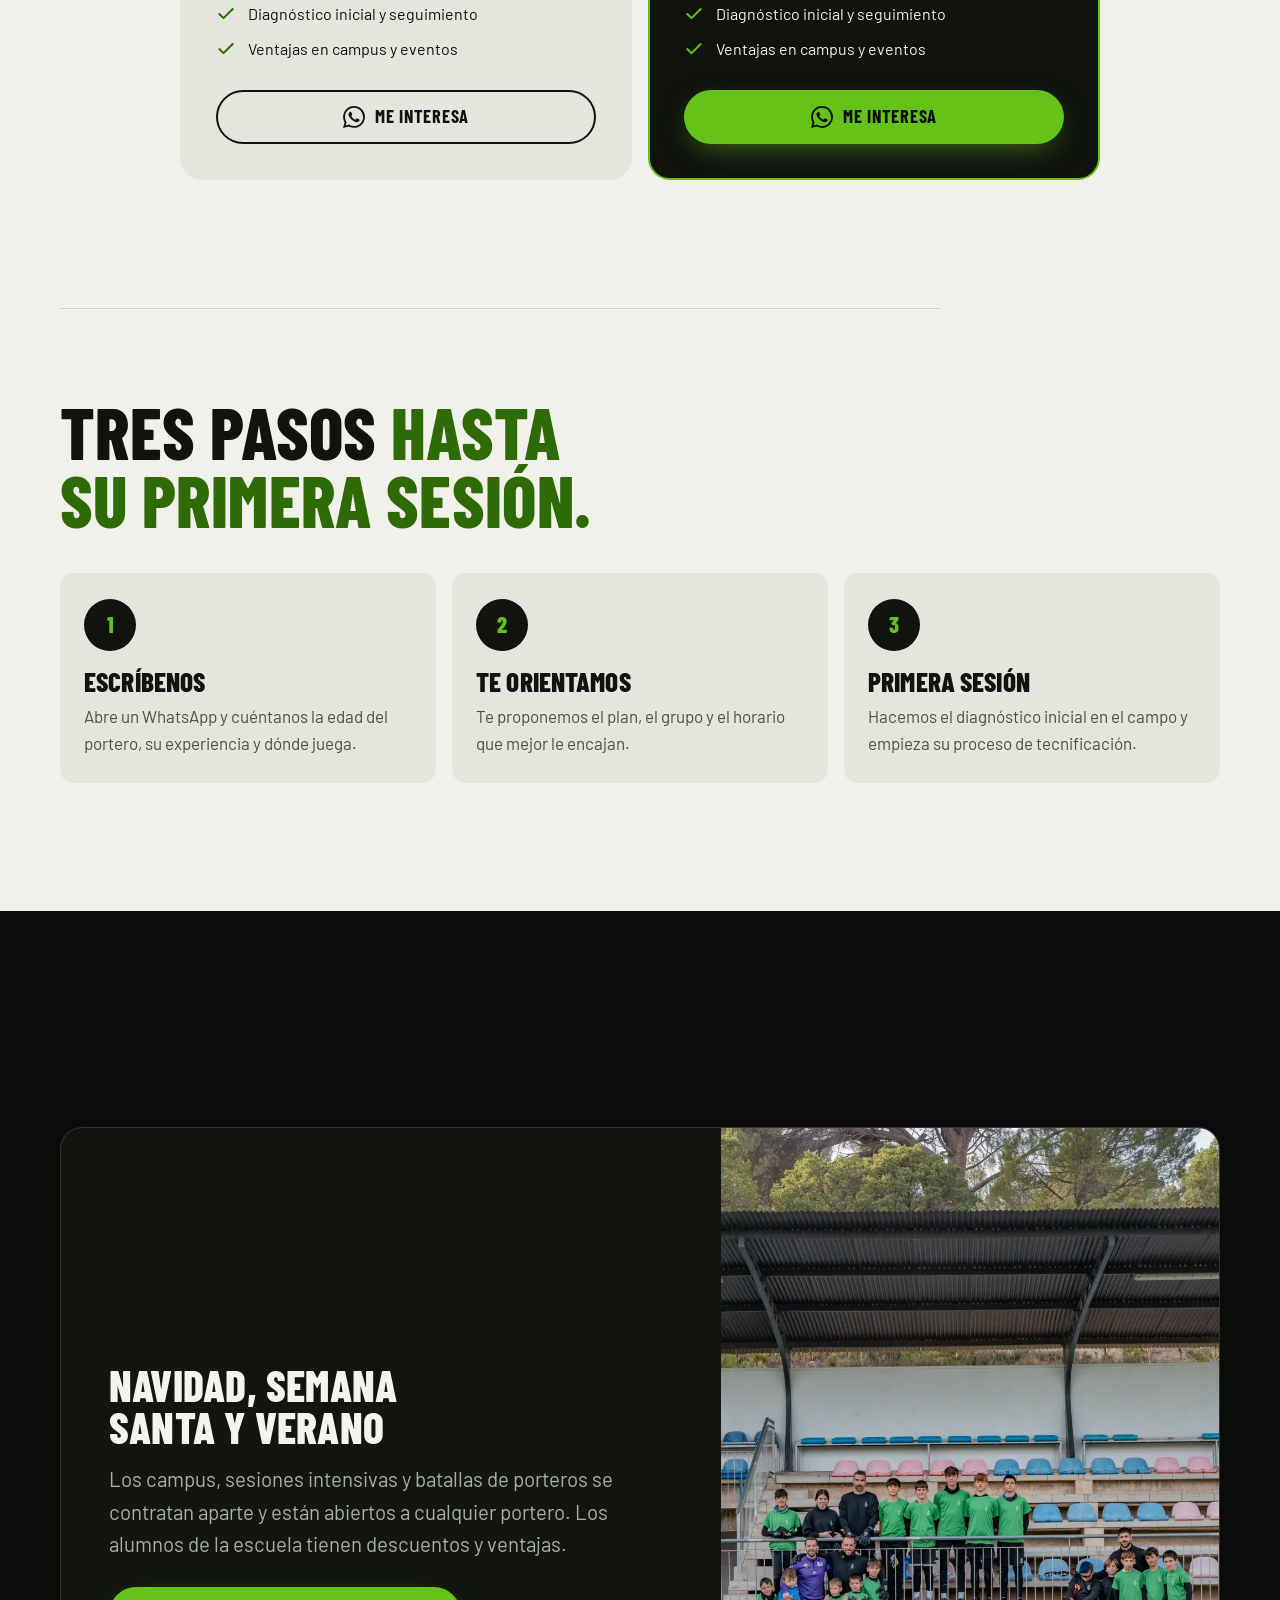
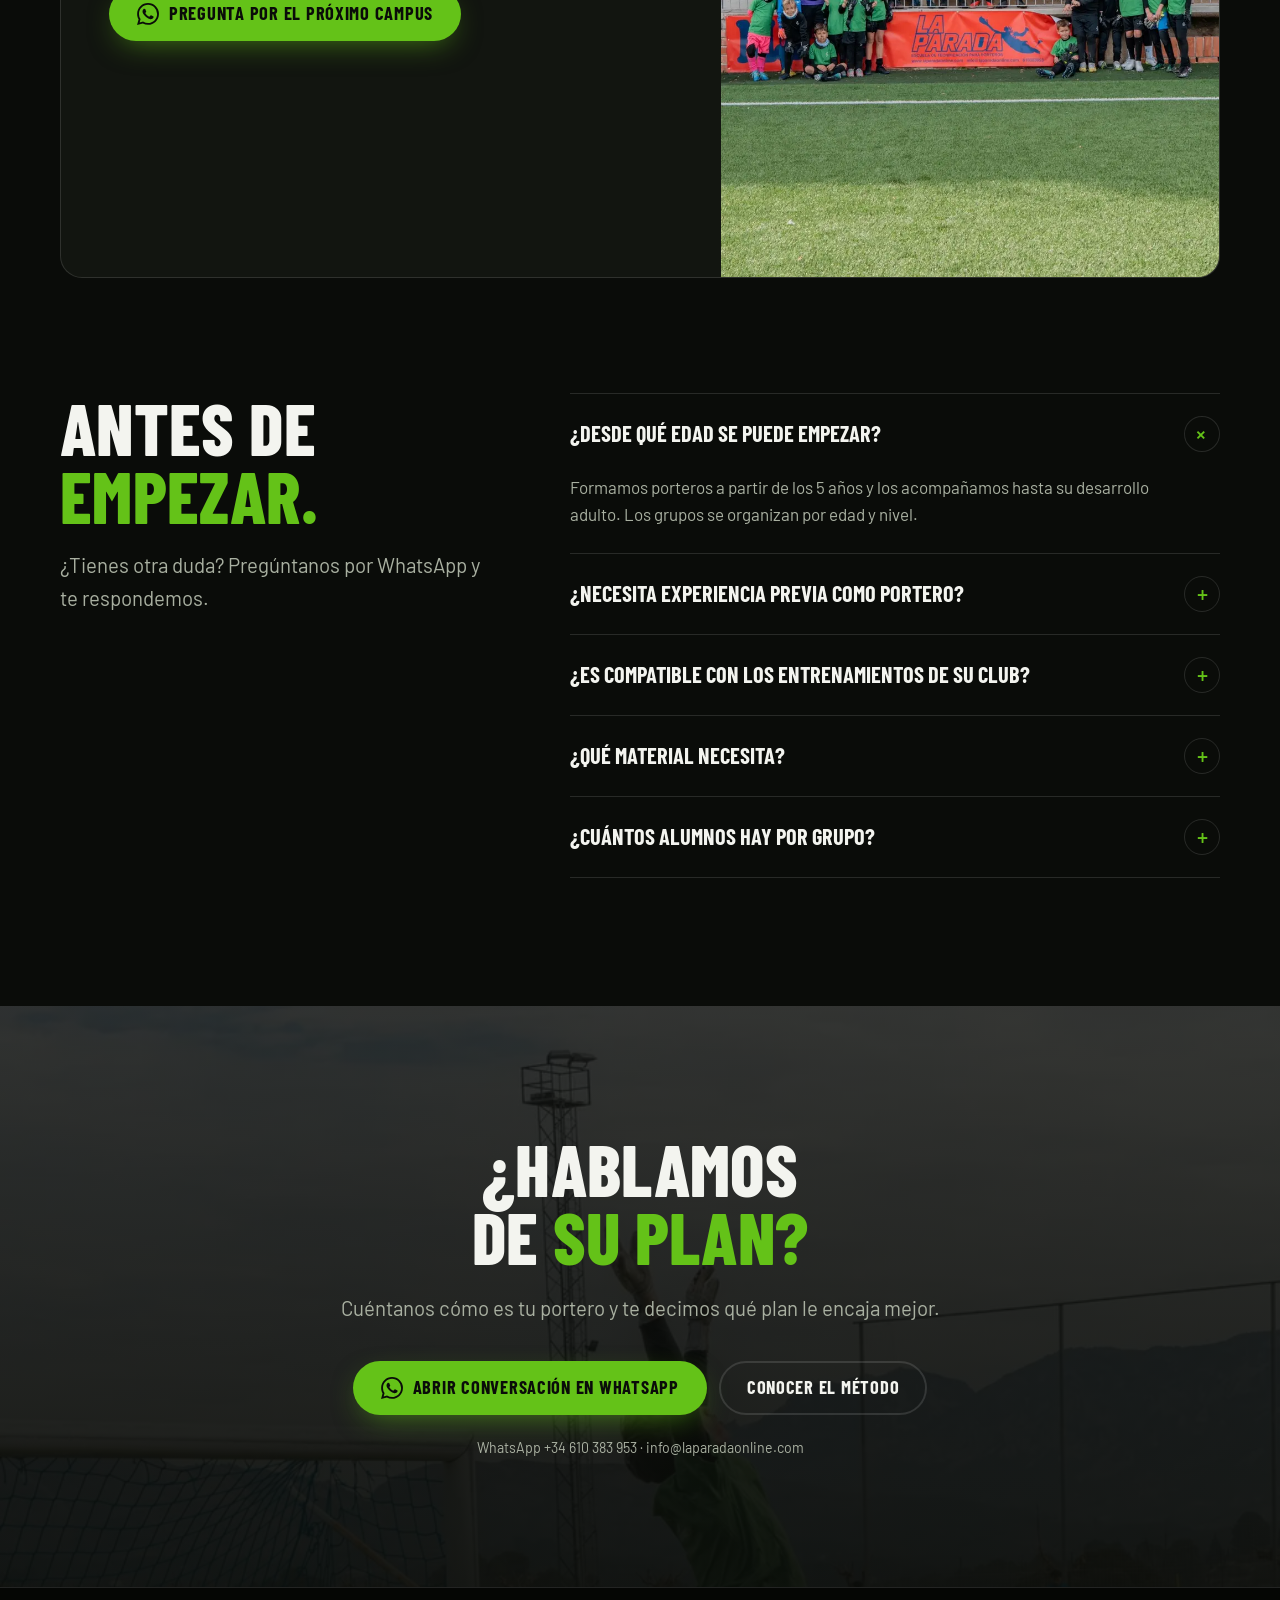
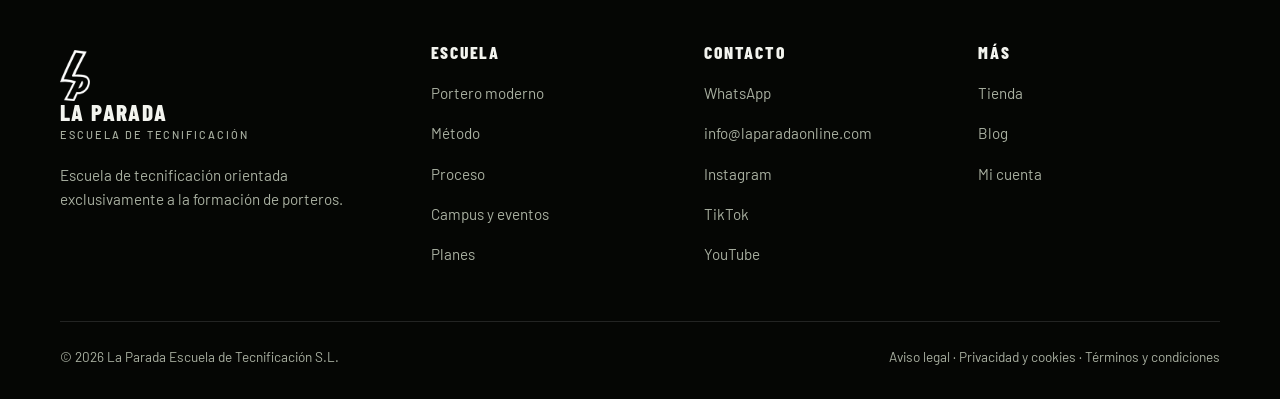
==== commit 10326a6f: "Lleva los cambios del tema al HTML estático - Quita los rótulos (eyebrow) sobre los títulos. - Galer" ====
--- a/planes.html
+++ b/planes.html
@@ -11,6 +11,8 @@
 <link rel="preconnect" href="https://fonts.gstatic.com" crossorigin>
 <link href="https://fonts.googleapis.com/css2?family=Barlow+Condensed:ital,wght@0,600;0,700;0,800;1,800&family=Barlow:wght@400;500;600;700&display=swap" rel="stylesheet">
 <link rel="stylesheet" href="styles.css">
+<link rel="stylesheet" href="loader.css">
+<script src="loader.js"></script>
 <style>
 /* Planes: hero compacto → incluye → 3 planes → campus → cómo empezar → FAQ → CTA */
 .page-hero{position:relative;padding-top:clamp(140px,16vw,190px);padding-bottom:clamp(48px,6vw,80px);overflow:hidden;isolation:isolate}
@@ -84,6 +86,16 @@
 </style>
 </head>
 <body>
+<div class="lp-loader" id="lp-loader" aria-hidden="true">
+  <div class="lp-loader-row">
+    <svg class="lp-loader-logo" viewBox="0 0 160 269" focusable="false"><path pathLength="1" fill-rule="evenodd" d="M 0 167 L 77 0 L 142 8 L 136 23 L 88 113 L 82 129 L 126 131 C 148 132 160 146 160 170 C 160 200 137 227 106 233 L 93 233 L 77 269 L 21 265 L 68 174 L 38 168 L 0 169 Z M 20 153 L 20 155 L 62 158 L 85 165 L 39 255 L 70 257 L 88 220 C 106 225 122 218 136 203 C 148 190 151 173 147 158 C 143 146 132 142 110 141 L 67 141 L 63 136 L 92 75 L 122 19 L 91 15 L 84 16 Z M 97 201 L 114 169 C 115 163 118 161 120 164 C 127 173 121 188 112 196 C 105 202 98 204 97 203 Z"/></svg>
+    <div class="lp-loader-col">
+      <div class="lp-loader-mask"><span>L</span><span>A</span><span class="sp"></span><span>P</span><span>A</span><span>R</span><span>A</span><span>D</span><span>A</span></div>
+      <div class="lp-loader-tag">Escuela de porteros</div>
+    </div>
+  </div>
+  <div class="lp-loader-bar"></div>
+</div>
 <svg width="0" height="0" style="position:absolute" aria-hidden="true">
   <symbol id="i-wa" viewBox="0 0 24 24"><path fill="currentColor" d="M17.472 14.382c-.297-.149-1.758-.867-2.03-.967-.273-.099-.471-.148-.67.15-.197.297-.767.966-.94 1.164-.173.199-.347.223-.644.075-.297-.15-1.255-.463-2.39-1.475-.883-.788-1.48-1.761-1.653-2.059-.173-.297-.018-.458.13-.606.134-.133.298-.347.446-.52.149-.174.198-.298.298-.497.099-.198.05-.371-.025-.52-.075-.149-.669-1.612-.916-2.207-.242-.579-.487-.5-.669-.51-.173-.008-.371-.01-.57-.01-.198 0-.52.074-.792.372-.272.297-1.04 1.016-1.04 2.479 0 1.462 1.065 2.875 1.213 3.074.149.198 2.096 3.2 5.077 4.487.709.306 1.262.489 1.694.625.712.227 1.36.195 1.871.118.571-.085 1.758-.719 2.006-1.413.248-.694.248-1.289.173-1.413-.074-.124-.272-.198-.57-.347m-5.421 7.403h-.004a9.87 9.87 0 0 1-5.031-1.378l-.361-.214-3.741.982.998-3.648-.235-.374a9.86 9.86 0 0 1-1.51-5.26c.001-5.45 4.436-9.884 9.888-9.884 2.64 0 5.122 1.03 6.988 2.898a9.825 9.825 0 0 1 2.893 6.994c-.003 5.45-4.437 9.884-9.885 9.884m8.413-18.297A11.815 11.815 0 0 0 12.05 0C5.495 0 .16 5.335.157 11.892c0 2.096.547 4.142 1.588 5.945L.057 24l6.305-1.654a11.882 11.882 0 0 0 5.683 1.448h.005c6.554 0 11.89-5.335 11.893-11.893a11.821 11.821 0 0 0-3.48-8.413Z"/></symbol>
   <symbol id="i-check" viewBox="0 0 24 24"><path fill="none" stroke="currentColor" stroke-width="2.4" stroke-linecap="round" stroke-linejoin="round" d="M20 6 9 17l-5-5"/></symbol>
@@ -124,8 +136,7 @@
   <img class="hero-bolt" src="assets/logo.png" alt="" aria-hidden="true">
   <div class="container">
     <nav class="crumb" aria-label="Ruta"><a href="index.html">Inicio</a><span aria-hidden="true">/</span><span>Planes</span></nav>
-    <p class="eyebrow">Planes · Temporada 2026-2027</p>
-    <h1 id="planes-title" class="h-xl" style="margin-top:20px;font-size:clamp(2.8rem,7vw,6rem)">Elige cómo <span class="accent">quieres entrenar.</span></h1>
+    <h1 id="planes-title" class="h-xl" style="font-size:clamp(2.8rem,7vw,6rem)">Elige cómo <span class="accent">quieres entrenar.</span></h1>
     <p class="lead">Cambia la frecuencia, no el método. Los dos planes siguen el mismo proceso de tecnificación y trabajan lo técnico, lo táctico y lo mental en grupos reducidos por nivel.</p>
 
     <ul class="includes includes-wrap" aria-label="Incluido en los dos planes">
@@ -142,7 +153,6 @@
 <section class="section paper" aria-labelledby="plans-title" style="padding-top:clamp(64px,8vw,104px)">
   <div class="container">
     <div class="sec-head">
-      <p class="eyebrow">Escuela de tecnificación</p>
       <h2 id="plans-title" class="h-lg">Mismo método. <span class="accent">Tú eliges los días.</span></h2>
       <p class="lead">Los dos planes incluyen exactamente lo mismo. La única diferencia es cuántos días entrena a la semana. ¿Dudas entre uno y otro? Escríbenos y te ayudamos a decidir según su edad, su nivel y lo que ya entrena con su club.</p>
     </div>
@@ -184,7 +194,6 @@
 <section class="section paper" aria-labelledby="start-title" style="padding-top:0">
   <div class="container">
     <div class="sec-head" style="margin-bottom:40px;padding-top:clamp(56px,7vw,88px);border-top:1px solid var(--line-paper)">
-      <p class="eyebrow">Cómo empezar</p>
       <h2 id="start-title" class="h-lg">Tres pasos <span class="accent">hasta su primera sesión.</span></h2>
     </div>
     <ol class="start">
@@ -199,8 +208,7 @@
   <div class="container">
     <div class="extra">
       <div class="extra-body">
-        <p class="eyebrow">Campus y eventos</p>
-        <h2 id="campus-title" class="h-md" style="margin-top:16px">Navidad, Semana Santa y verano</h2>
+        <h2 id="campus-title" class="h-md">Navidad, Semana Santa y verano</h2>
         <p class="lead">Los campus, sesiones intensivas y batallas de porteros se contratan aparte y están abiertos a cualquier portero. Los alumnos de la escuela tienen descuentos y ventajas.</p>
         <a class="btn btn-wa wa" href="https://wa.me/34610383953" data-msg="Hola, quiero información y precios de los próximos campus de La Parada."><svg aria-hidden="true"><use href="#i-wa"/></svg>Pregunta por el próximo campus</a>
       </div>
@@ -209,7 +217,6 @@
 
     <div class="faq-grid" style="margin-top:clamp(72px,9vw,120px)">
       <div class="sec-head" style="margin-bottom:0">
-        <p class="eyebrow">Preguntas frecuentes</p>
         <h2 class="h-lg">Antes de <span class="accent">empezar.</span></h2>
         <p class="lead">¿Tienes otra duda? Pregúntanos por WhatsApp y te respondemos.</p>
       </div>
@@ -227,8 +234,7 @@
 <section class="section final" aria-labelledby="final-title">
   <img class="bg" src="assets/g05.webp" alt="" loading="lazy">
   <div class="container">
-    <p class="eyebrow">Plazas limitadas por grupo</p>
-    <h2 id="final-title" class="h-lg" style="margin-top:20px">¿Hablamos de <span class="accent">su plan?</span></h2>
+    <h2 id="final-title" class="h-lg">¿Hablamos de <span class="accent">su plan?</span></h2>
     <p class="lead">Cuéntanos cómo es tu portero y te decimos qué plan le encaja mejor.</p>
     <div class="btn-row">
       <a class="btn btn-wa wa" href="https://wa.me/34610383953" data-msg="Hola, quiero que me ayudéis a elegir el plan de La Parada que mejor le encaja a mi portero.">
@@ -308,5 +314,6 @@
   document.getElementById('y').textContent = new Date().getFullYear();
 })();
 </script>
+<script src="uyyy.js"></script>
 </body>
 </html>
--- a/styles.css
+++ b/styles.css
@@ -26,9 +26,6 @@
 .container{width:100%;max-width:var(--container);margin-inline:auto;padding-inline:var(--gutter)}
 .section{padding-block:clamp(72px,10vw,136px)}
 .paper{background:var(--paper);color:var(--on-paper)}
-.eyebrow{display:inline-flex;align-items:center;gap:10px;font-family:var(--display);font-weight:700;font-size:.95rem;letter-spacing:.16em;text-transform:uppercase;color:var(--lime)}
-.eyebrow::before{content:"";width:28px;height:3px;background:currentColor;border-radius:2px}
-.paper .eyebrow{color:var(--lime-ink)}
 .h-xl{font-size:clamp(2.9rem,8.4vw,7.2rem)}
 .h-lg{font-size:clamp(2.4rem,5.6vw,4.6rem)}
 .h-md{font-size:clamp(1.9rem,3.4vw,2.8rem)}
@@ -266,3 +263,25 @@
   *,*::before,*::after{transition-duration:.01ms!important}
 }
 .sr-only{position:absolute;width:1px;height:1px;padding:0;margin:-1px;overflow:hidden;clip:rect(0,0,0,0);white-space:nowrap;border:0}
+
+/* ---------- Galería: enlace y visor ---------- */
+.gallery a{display:block;cursor:zoom-in}
+.gallery a:focus-visible{outline-offset:-3px}
+html.lb-open{overflow:hidden}
+.lb{border:0;padding:0;margin:0;max-width:none;max-height:none;width:100%;height:100%;background:rgba(5,6,4,.94);color:var(--on-dark);overflow:hidden}
+.lb::backdrop{background:rgba(5,6,4,.94)}
+.lb-stage{position:absolute;inset:0;display:grid;grid-template-columns:minmax(0,1fr);grid-template-rows:minmax(0,1fr);place-items:center;padding:clamp(56px,8vh,88px) clamp(12px,6vw,96px)}
+.lb-img{display:block;width:auto;height:auto;max-width:100%;max-height:100%;min-width:0;min-height:0;object-fit:contain;border-radius:8px;box-shadow:0 20px 60px rgba(0,0,0,.5);transition:opacity .2s var(--ease)}
+@supports (height:100dvh){.lb-img{max-width:calc(100vw - 2*clamp(12px,6vw,96px));max-height:calc(100dvh - 2*clamp(56px,8vh,88px))}}
+.lb-img.loading{opacity:.25}
+.lb-cap{position:absolute;left:0;right:0;bottom:0;padding:14px 72px 18px;text-align:center;font-size:.95rem;color:var(--muted-dark);pointer-events:none;background:linear-gradient(transparent,rgba(5,6,4,.8))}
+.lb-count{position:absolute;top:22px;left:24px;font-variant-numeric:tabular-nums;color:var(--muted-dark);font-weight:600}
+.lb-btn{position:absolute;z-index:2;display:grid;place-items:center;width:48px;height:48px;border-radius:50%;border:1px solid var(--line-dark);background:rgba(18,21,16,.85);color:var(--on-dark);cursor:pointer;transition:background .2s var(--ease),color .2s var(--ease)}
+.lb-btn:hover{background:var(--lime);color:var(--on-lime);border-color:var(--lime)}
+.lb-btn[hidden]{display:none}
+.lb-btn svg{width:22px;height:22px}
+.lb-close{top:14px;right:16px}
+.lb-prev{left:16px;top:50%;translate:0 -50%}
+.lb-next{right:16px;top:50%;translate:0 -50%}
+@media (max-width:640px){.lb-prev,.lb-next{top:auto;bottom:16px;translate:none}.lb-prev{left:16px}.lb-next{right:16px}.lb-cap{padding:14px 80px 22px}}
+@media (prefers-reduced-motion:reduce){.lb-img{transition:none}}
--- a/loader.css
+++ b/loader.css
@@ -0,0 +1,41 @@
+/* Pantalla de carga. Se enlaza en <head> junto a loader.js para que pinte antes que nada.
+   Solo se muestra si el script de cabecera añade .lp-js al <html>; sin JS o con "reducir movimiento" no existe. */
+.lp-loader{display:none}
+html.lp-js{background:#0A0C09}
+html.lp-js:not(.lp-done){overflow:hidden}
+html.lp-js .lp-loader{position:fixed;inset:0;z-index:99999;display:flex;align-items:center;justify-content:center;background:#0A0C09;color:#F3F4EF;pointer-events:all}
+.lp-loader-row{display:flex;align-items:center;gap:clamp(16px,2.8vw,40px)}
+.lp-loader-logo{height:clamp(74px,11.2vw,161px);width:auto;flex:none;overflow:visible}
+.lp-loader-logo path{fill:#F3F4EF;fill-opacity:0;stroke:#7FDB2E;stroke-width:3;stroke-linejoin:round;stroke-dasharray:1;stroke-dashoffset:1}
+.lp-loader-col{display:flex;flex-direction:column;gap:6px}
+.lp-loader-mask{display:flex;overflow:hidden;padding:6px 0 10px;line-height:.9;font-family:"Barlow Condensed",system-ui,sans-serif;font-weight:800;font-size:clamp(44px,9.4vw,136px);text-transform:uppercase}
+.lp-loader-mask span{display:inline-block;transform:translateY(115%)}
+.lp-loader-mask .sp{width:.22em}
+.lp-loader-tag{opacity:0;padding-left:6px;font-family:"Barlow",system-ui,sans-serif;font-size:clamp(10px,1.3vw,18px);letter-spacing:.5em;text-transform:uppercase;color:#7FDB2E}
+.lp-loader-bar{position:absolute;left:0;right:0;bottom:0;height:6px;background:#7FDB2E;transform:scaleX(0);transform-origin:0 50%}
+
+/* Intro (1,5 s): solo cuando las fuentes están listas (.lp-run) */
+html.lp-run .lp-loader-logo path{animation:lpDraw 1.5s forwards}
+html.lp-run .lp-loader-mask span{animation:lpRise .6s cubic-bezier(.2,.8,.2,1) forwards}
+html.lp-run .lp-loader-mask span:nth-child(1){animation-delay:.3s}
+html.lp-run .lp-loader-mask span:nth-child(2){animation-delay:.345s}
+html.lp-run .lp-loader-mask span:nth-child(4){animation-delay:.435s}
+html.lp-run .lp-loader-mask span:nth-child(5){animation-delay:.48s}
+html.lp-run .lp-loader-mask span:nth-child(6){animation-delay:.525s}
+html.lp-run .lp-loader-mask span:nth-child(7){animation-delay:.57s}
+html.lp-run .lp-loader-mask span:nth-child(8){animation-delay:.615s}
+html.lp-run .lp-loader-mask span:nth-child(9){animation-delay:.66s}
+html.lp-run .lp-loader-tag{animation:lpTag .5s ease-out .85s forwards}
+html.lp-run .lp-loader-bar{animation:lpBar 1.5s cubic-bezier(.45,.05,.25,1) forwards}
+
+@keyframes lpDraw{0%{stroke-dashoffset:1;fill-opacity:0;stroke-opacity:1;animation-timing-function:cubic-bezier(.5,0,.2,1)}50%{stroke-dashoffset:0;fill-opacity:0;stroke-opacity:1;animation-timing-function:ease-out}70%{stroke-dashoffset:0;fill-opacity:1;stroke-opacity:0}100%{stroke-dashoffset:0;fill-opacity:1;stroke-opacity:0}}
+@keyframes lpRise{to{transform:translateY(0)}}
+@keyframes lpTag{from{opacity:0;transform:translateY(8px)}to{opacity:1;transform:translateY(0)}}
+@keyframes lpBar{from{transform:scaleX(0)}to{transform:scaleX(1)}}
+
+/* Salida (0,55 s): el telón sube y deja la web a la vista */
+html.lp-done .lp-loader{pointer-events:none;animation:lpLift .55s cubic-bezier(.76,0,.24,1) forwards}
+html.lp-done .lp-loader::after{content:"";position:absolute;left:0;right:0;bottom:0;height:6px;background:#64C218}
+@keyframes lpLift{to{transform:translateY(-100%)}}
+
+@media (prefers-reduced-motion:reduce){html.lp-js .lp-loader{display:none}html.lp-js:not(.lp-done){overflow:auto}}
